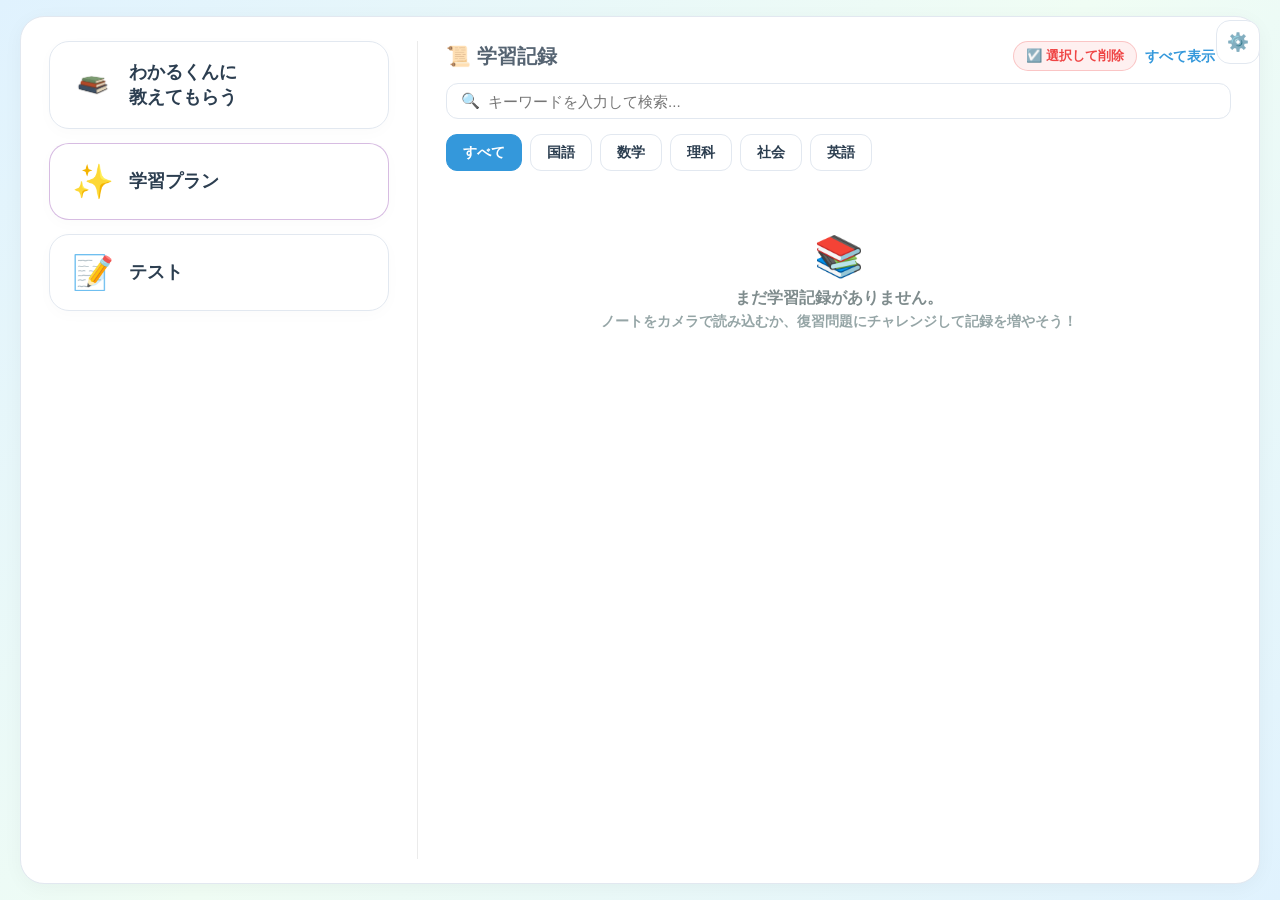
==== index.html @ 7f715772 "style: 学習プラン画面およびテスト画面（開始・テスト用紙）をワイド＆大画面デザインに拡大最適化" ====
<!DOCTYPE html>
<html lang="ja">
<head>
    <meta charset="UTF-8">
    <meta name="viewport" content="width=device-width, initial-scale=1.0, maximum-scale=1.0, user-scalable=no, viewport-fit=cover">
    <title>AI学習アシスタント</title>
    <link rel="stylesheet" href="style.css">
    <script src="https://cdn.jsdelivr.net/npm/marked/marked.min.js"></script>
    <!-- KaTeX (数式表示ライブラリ) -->
    <link rel="stylesheet" href="https://cdn.jsdelivr.net/npm/katex@0.16.9/dist/katex.min.css">
    <script defer src="https://cdn.jsdelivr.net/npm/katex@0.16.9/dist/katex.min.js"></script>
    <script defer src="https://cdn.jsdelivr.net/npm/katex@0.16.9/dist/contrib/auto-render.min.js"></script>
</head>
<body>

    <div class="background-blobs">
        <div class="blob blob-1"></div>
        <div class="blob blob-2"></div>
        <div class="blob blob-3"></div>
    </div>

    <div class="container">

        <div id="home-screen" class="screen active">
            <div class="glass-card">
                <div class="home-layout">
                    
                    <div class="left-panel">
                        <div class="quick-actions">
                            <button class="action-card" onclick="switchScreen('review')">
                                <img src="assets/book-image.png" alt="Book" class="action-image" onerror="this.style.display='none'; this.nextElementSibling.style.display='block';">
                                <span class="action-icon-styled" style="display:none;">📚</span>
                                <div class="action-text">
                                    <h3>わかるくんに<br>教えてもらう</h3>
                                </div>
                            </button>
                            
                            <button class="action-card accent-card" onclick="switchScreen('planner')">
                                <span class="action-icon-styled">✨</span>
                                <div class="action-text">
                                    <h3>学習プラン</h3>
                                </div>
                            </button>

                            <button class="action-card" onclick="switchScreen('test')">
                                <span class="action-icon-styled">📝</span>
                                <div class="action-text">
                                    <h3>テスト</h3>
                                </div>
                            </button>
                        </div>
                    </div>

                    <div class="right-panel">
                        <div style="display: flex; justify-content: space-between; align-items: center; margin-bottom: 12px; width: 100%; flex-wrap: wrap; gap: 8px;">
                            <h3 class="panel-subtitle" style="margin-bottom: 0;">📜 学習記録</h3>
                            <div style="display: flex; align-items: center; gap: 8px;">
                                <button class="select-mode-toggle-btn" id="home-select-toggle-btn" onclick="toggleHomeSelectionMode()">☑️ 選択して削除</button>
                                <a href="record/record.html" style="font-size: 0.88rem; color: var(--accent-blue); text-decoration: none; font-weight: 600; display: flex; align-items: center; gap: 4px; transition: color 0.2s;" onmouseover="this.style.color='var(--accent-purple)'" onmouseout="this.style.color='var(--accent-blue)'">すべて表示 ➔</a>
                            </div>
                        </div>

                        <!-- 選択削除用ツールバー（選択モード時のみ表示） -->
                        <div id="home-selection-toolbar" class="selection-toolbar hidden">
                            <div class="selection-toolbar-left">
                                <button class="toolbar-btn secondary" onclick="toggleSelectAllHomeHistory()">🔘 全選択 / 全解除</button>
                                <span class="selection-count-badge" id="home-selection-count">0件選択中</span>
                            </div>
                            <div class="selection-toolbar-right">
                                <button class="toolbar-btn danger" id="home-batch-delete-btn" onclick="deleteSelectedHomeHistory()" disabled>🗑️ 選択した記録を削除</button>
                                <button class="toolbar-btn close" onclick="toggleHomeSelectionMode(false)">✕ 完了</button>
                            </div>
                        </div>
                        
                        <div class="search-box-container">
                            <span class="search-icon">🔍</span>
                            <input type="text" id="search-input" placeholder="キーワードを入力して検索..." oninput="handleSearch()">
                        </div>
                        
                        <div class="subject-filter-container">
                            <button class="filter-btn active" onclick="filterHistory('すべて')">すべて</button>
                            <button class="filter-btn" onclick="filterHistory('国語')">国語</button>
                            <button class="filter-btn" onclick="filterHistory('数学')">数学</button>
                            <button class="filter-btn" onclick="filterHistory('理科')">理科</button>
                            <button class="filter-btn" onclick="filterHistory('社会')">社会</button>
                            <button class="filter-btn" onclick="filterHistory('英語')">英語</button>
                        </div>

                        <div id="empty-history-message" class="empty-message hidden" style="padding: 20px; text-align: center; color: #7f8c8d;">
                            <span style="font-size: 2.5rem; display: block; margin-bottom: 8px;">📚</span>
                            <p style="font-weight: 600; margin: 0;">まだ学習記録がありません。</p>
                            <p style="font-size: 0.85rem; color: #95a5a6; margin-top: 4px;">ノートをカメラで読み込むか、復習問題にチャレンジして記録を増やそう！</p>
                        </div>

                        <div id="history-list" class="history-list-container horizontal-scroll">
                            </div>
                    </div>

                </div>
            </div>
        </div>

        <div id="planner-screen" class="screen">
            <div class="glass-card" style="max-width: 1060px; margin: 0 auto; padding: 35px 40px;">
                <div class="planner-screen-header">
                    <h2 class="screen-title">✨ 今日の最適復習プラン（AI分析）</h2>
                    <div class="time-tabs">
                        <button class="time-tab active" onclick="switchPlanTime(5)">5分</button>
                        <button class="time-tab" onclick="switchPlanTime(10)">10分</button>
                        <button class="time-tab" onclick="switchPlanTime(30)">30分</button>
                    </div>
                </div>

                <div class="ai-stats-row">
                    <div class="stat-box">
                        <span class="stat-label">🚨 苦手度スコア</span>
                        <span class="stat-value text-red" id="weak-score">--/100</span>
                    </div>
                    <div class="stat-box">
                        <span class="stat-label">💡 理解度スコア</span>
                        <span class="stat-value text-blue" id="understand-score">--%</span>
                    </div>
                    <div class="stat-box">
                        <span class="stat-label">🎯 優先弱点単元</span>
                        <span class="stat-value text-small" id="priority-unit">学習記録が未登録</span>
                    </div>
                </div>

                <div class="plan-content-box big-box">
                    <div class="plan-details">
                        <p class="plan-summary" id="plan-text">【学習をはじめよう】「わかるくに教えてもらう」でノートを読み込むと、AIが復習プランを自動作成します！</p>
                        <span class="plan-balance" id="plan-balance-tag">⚖️ 記録待ち</span>
                    </div>
                    <button class="start-plan-btn" onclick="switchScreen('review')">このプランで復習スタート ➔</button>
                </div>

                <button class="back-button" onclick="switchScreen('home')" style="align-self: center;">🏠 戻る</button>
            </div>
        </div>

        <div id="review-screen" class="screen">
            <div class="glass-card" style="max-width: 680px; margin: 0 auto;">
                <h2 class="screen-title" style="margin-bottom: 6px;">📖 授業内容を復習する</h2>
                <p style="color: #546e7a; font-size: 0.95rem; margin-bottom: 20px; text-align: center;">ノートやプリントの写真を読み込んで、わかるくんと一緒に復習しよう！</p>
                
                <div class="upload-zone" id="upload-zone">
                    <img src="assets/book-image.png" alt="Book" class="upload-image" onerror="this.style.display='none'; this.nextElementSibling.style.display='block';">
                    <span style="display:none; font-size:4rem;">📚</span>
                    <p style="font-weight: 700; color: #2c3e50; margin-bottom: 2px;">写真の読み込み方法を選んでね</p>
                    
                    <!-- 選択肢ボタンエリア -->
                    <div class="photo-choice-actions">
                        <button class="choice-action-card camera-btn" onclick="triggerCameraInput()">
                            <span class="choice-icon">📸</span>
                            <div class="choice-text">
                                <strong>カメラで撮る</strong>
                                <small>その場で写真を撮影</small>
                            </div>
                        </button>
                        <button class="choice-action-card upload-btn" onclick="triggerFileInput()">
                            <span class="choice-icon">📁</span>
                            <div class="choice-text">
                                <strong>アップロード</strong>
                                <small>保存した写真から選ぶ</small>
                            </div>
                        </button>
                    </div>
                    
                    <p style="font-size: 0.8rem; color: #95a5a6; margin-top: 8px;">※パソコンの場合はここに写真をドラッグ＆ドロップでも読み込めます</p>
                    
                    <!-- 隠しファイル入力要素 -->
                    <input type="file" id="upload-input" accept="image/*" class="hidden" onchange="handleFileSelect(event)">
                    <input type="file" id="camera-input" accept="image/*" capture="environment" class="hidden" onchange="handleFileSelect(event)">
                </div>
                
                <div id="preview-area" class="hidden" style="display: flex; flex-direction: column; align-items: center; justify-content: center; width: 100%; max-width: 480px; margin-bottom: 20px;">
                    <p style="margin-bottom: 12px; font-weight: bold; font-size: 1.1rem; color: #2c3e50;">✨ 選択された写真</p>
                    <div style="position: relative; max-width: 100%; border-radius: 18px; overflow: hidden; box-shadow: 0 10px 25px rgba(0, 0, 0, 0.08); margin-bottom: 18px;">
                        <img id="image-preview" src="" alt="プレビュー" style="max-width: 100%; max-height: 320px; display: block; object-fit: contain; background: rgba(0,0,0,0.02);">
                    </div>
                    
                    <div style="display: flex; flex-direction: column; gap: 12px; width: 100%; align-items: center;">
                        <button class="start-plan-btn" style="width: 240px; background: linear-gradient(135deg, #3498db, #2980b9); box-shadow: 0 4px 12px rgba(52, 152, 219, 0.25); font-size: 1.05rem;" onclick="startReviewProcess()">🚀 復習を始める</button>
                        <button class="back-button" onclick="switchScreen('home')" style="width: 240px;">🏠 ホームへ戻る</button>
                    </div>

                    <div style="margin-top: 15px; display: flex; gap: 20px; font-size: 0.9rem;">
                        <span style="color: var(--accent-blue); cursor: pointer; text-decoration: underline; font-weight: 600;" onclick="triggerCameraInput()">📸 撮り直す</span>
                        <span style="color: var(--accent-blue); cursor: pointer; text-decoration: underline; font-weight: 600;" onclick="triggerFileInput()">📁 選び直す</span>
                        <span style="color: #e74c3c; cursor: pointer; text-decoration: underline; font-weight: 600;" onclick="clearFileSelect()">🗑️ 削除する</span>
                    </div>
                </div>

                <button class="back-button" id="review-back-button" onclick="switchScreen('home')">🏠 戻る</button>
            </div>
        </div>

        <div id="test-screen" class="screen">
            <div class="glass-card" style="max-width: 1060px; margin: 0 auto; text-align: center; padding: 40px;">
                <h2 class="screen-title" style="margin-bottom: 10px; font-size: 1.85rem;">📝 AI総合実力テスト（全20問）</h2>
                <p style="color: #64748b; font-size: 1.05rem; margin-bottom: 25px;">あなたの学習履歴や練習問題をAIが分析し、苦手重点＋得意確認のテストを作成します！</p>
                <div class="upload-zone" style="padding: 45px 35px; max-width: 860px; margin: 0 auto 25px auto; background: rgba(248, 250, 252, 0.85); border-radius: 28px; gap: 18px;">
                    <span style="font-size:4.5rem; display: block; margin-bottom: 8px;">🧠</span>
                    <h3 style="font-size: 1.35rem; font-weight: 800; color: #1e293b; margin-bottom: 6px;">苦手克服 70% ＋ 得意・定着確認 30%</h3>
                    <p style="color: #475569; font-size: 0.98rem; line-height: 1.7; max-width: 620px; margin: 0 auto 20px auto;">
                        これまでの学習ノートや練習問題で間違えた箇所をAIが重点的にピックアップ。得意な問題も織り交ぜて【全20問・各5点（100点満点）】の実力テストを自動生成します。
                    </p>
                    <button class="start-plan-btn" style="width: auto; padding: 15px 45px; font-size: 1.15rem;" onclick="startTest()">🚀 20問テストを開始する</button>
                </div>
                <button class="back-button" onclick="switchScreen('home')" style="margin-top: 10px; align-self: center;">🏠 ホームへ戻る</button>
            </div>
        </div>

        <!-- 📄 テスト用紙画面 -->
        <div id="test-paper-screen" class="screen">
            <div class="glass-card" style="justify-content: flex-start; padding: 30px;">
                <div class="test-paper">
                    <div class="test-paper-header">
                        <div>
                            <div class="test-title">📝 AI総合実力診断テスト（全20問）</div>
                            <div id="test-topic-subtitle" style="font-size: 0.88rem; color: #546e7a; margin-top: 4px; font-weight: 600;">出題構成：AIがこれまでの学習・練習問題履歴から分析して最適化</div>
                        </div>
                        <div class="test-meta">
                            <span class="meta-field">実施日: <span id="test-date"></span></span>
                            <span class="meta-field">氏名: <input type="text" placeholder="名前を入力" class="test-name-input" id="test-user-name"></span>
                            <div class="score-display hidden" id="test-score-display">
                                <span class="score-label">得点</span>
                                <span class="score-value" id="test-score-val">0</span>
                                <span class="score-total">/100</span>
                            </div>
                        </div>
                    </div>

                    <!-- 🎯 AI出題分析サマリーバナー -->
                    <div id="test-composition-banner" class="trash-notice-banner" style="margin-bottom: 20px; background: linear-gradient(135deg, #eff6ff, #fef2f2); border-color: #cbd5e1;">
                        <span id="test-composition-text">🧠 <strong>AI分析出題:</strong> 🚨 苦手克服 14問 ｜ ✨ 得意・基礎定着 6問 （全20問・各5点）</span>
                    </div>
                    
                    <div class="test-questions" id="test-questions-container">
                        <!-- 動的に20問のテスト問題が生成・表示されます -->
                    </div>

                    <!-- 🤖 わかるくんからの実力テスト講評・アドバイスエリア (採点後に表示) -->
                    <div id="test-wakaru-advice-box" class="hidden" style="margin-top: 25px; padding: 20px; border-radius: 16px; background: linear-gradient(135deg, rgba(235, 245, 255, 0.95), rgba(240, 235, 255, 0.95)); border: 2px solid var(--accent-purple); box-shadow: 0 4px 15px rgba(155, 89, 182, 0.15);">
                        <div style="display: flex; align-items: center; gap: 10px; margin-bottom: 10px;">
                            <span style="font-size: 1.8rem;">🤖</span>
                            <h3 style="font-size: 1.1rem; font-weight: 800; color: var(--accent-purple); margin: 0;">わかるくんからの実力テスト講評</h3>
                        </div>
                        <div id="test-wakaru-advice-text" style="font-size: 0.95rem; color: #2c3e50; line-height: 1.6;">
                            <!-- AIによるアドバイスが動的に生成されます -->
                        </div>
                    </div>

                    <!-- 📊 実力テスト統計データボックス (採点後に表示) -->
                    <div id="test-stats-box" class="hidden practice-stats-container"></div>

                    <!-- アクションエリア -->
                    <div class="test-actions" style="display: flex; gap: 15px; justify-content: space-between; align-items: center; margin-top: 25px; padding-top: 15px; border-top: 1px dashed rgba(0,0,0,0.15);">
                        <button class="back-button" id="test-abort-btn" onclick="switchScreen('test')" style="margin: 0;">🏠 中断して戻る</button>
                        <div style="display: flex; gap: 10px;">
                            <button class="start-plan-btn" id="grade-test-btn" onclick="gradeTest()" style="background: linear-gradient(135deg, #e74c3c, #c0392b); box-shadow: 0 4px 12px rgba(231, 76, 60, 0.25);">📝 採点する（全20問）</button>
                            <button class="start-plan-btn hidden" id="finish-test-btn" onclick="finishTestSessionAndSave()" style="background: linear-gradient(135deg, #2ecc71, #27ae60); box-shadow: 0 4px 12px rgba(46, 204, 113, 0.25);">🎯 結果を記録してホームへ戻る</button>
                        </div>
                    </div>
                </div>
            </div>
        </div>

        <!-- 🧠 AI解析中（ローディング）画面 -->
        <div id="loading-screen" class="screen">
            <div class="glass-card" style="gap: 20px;">
                <div class="loader-container">
                    <div class="pulse-ring"></div>
                    <span style="font-size: 2.5rem; animation: bounce 1.5s infinite;">🧠</span>
                </div>
                <h3 style="font-weight: 700; margin-top: 15px;">AIがノートを分析中...</h3>
                <p style="color: #7f8c8d; font-size: 0.9rem;">苦手なポイントや類題を自動で作成しています</p>
            </div>
        </div>

        <!-- ✨ AIのピンポイント解説画面 -->
        <div id="ai-response-screen" class="screen">
            <div class="glass-card teaching-card-container">
                <!-- ヘッダーエリア：タイトルと写真選び直しボタン -->
                <div class="teaching-header">
                    <h2 class="screen-title" style="margin-bottom: 0; font-size: 1.45rem;">✨ AIのピンポイント解説授業</h2>
                    <button class="back-button header-action-btn" onclick="switchScreen('review')">📷 写真を選び直す</button>
                </div>

                <!-- 📷 一番上：アップロードしたノート・資料表示エリア -->
                <div class="top-teaching-image-banner" id="ai-top-image-banner">
                    <div class="top-image-header">
                        <span class="top-image-title">📷 アップロードしたノート・資料</span>
                        <span class="top-image-hint">※ 写真をクリックで原寸大表示</span>
                    </div>
                    <div class="teaching-image-box top-image-box">
                        <img id="teaching-image-preview" src="" alt="ノートプレビュー" onclick="window.open(this.src)">
                    </div>
                </div>
                
                <!-- チャット欄（フルワイド） -->
                <div class="ai-chat-section">
                    <div style="display: flex; justify-content: space-between; align-items: center; flex-wrap: wrap; gap: 8px;">
                        <h4 style="font-size: 1.05rem; font-weight: 800; color: var(--accent-purple); display: flex; align-items: center; gap: 8px; margin: 0;">💬 AIの解説授業（対話モード）</h4>
                        <div id="ai-active-persona-tags" class="ai-persona-banner" style="margin: 0; width: auto;"></div>
                    </div>
                    
                    <div id="ai-chat-log" class="teaching-chat-log">
                        <div class="chat-message ai" style="display: flex; gap: 8px; align-self: flex-start;">
                            <span style="font-size: 1.3rem;">🤖</span>
                            <div class="markdown-body"><p>アップロードされたノートについて何でも聞いてね。わからない部分や解説してほしい所があれば質問してください。</p></div>
                        </div>
                    </div>

                    <!-- 添付ファイルプレビュー表示エリア（画像選択時に表示） -->
                    <div id="chat-attachment-preview-container" class="chat-attachment-preview-container hidden">
                        <div class="attachment-preview-badge">
                            <img id="chat-attachment-img-preview" src="" alt="添付画像">
                            <span id="chat-attachment-name" class="attachment-name">写真が添付されました</span>
                            <button type="button" class="attachment-remove-btn" onclick="clearChatAttachment()" title="添付を解除">✕</button>
                        </div>
                    </div>

                    <!-- 質問入力バー -->
                    <div class="chat-input-row">
                        <input type="file" id="chat-file-upload" accept="image/*" class="hidden" onchange="handleChatFileUpload(event)">
                        <button type="button" class="chat-attach-btn" onclick="document.getElementById('chat-file-upload').click()" title="写真・画像を添付する">➕</button>
                        <input type="text" id="chat-question-input" placeholder="質問を入力してください...（例：この問題の解き方を教えて）" onkeypress="handleChatKeyPress(event)">
                        <button class="glass-button chat-send-btn" onclick="sendChatQuestion()">送信</button>
                    </div>

                    <!-- 次のアクション選択肢ボタン（練習問題・ホームへ戻る） -->
                    <div class="teaching-action-buttons">
                        <button class="start-plan-btn practice-action-btn" onclick="goToPracticeQuestions()">🎯 練習問題に挑戦する（5問）</button>
                        <button class="start-plan-btn save-action-btn" onclick="saveWakaruSessionAndReturnHome()">💾 授業を完了してホームへ保存</button>
                    </div>
                </div>
            </div>
        </div>

        <!-- 🎯 ピンポイント練習問題用紙画面 -->
        <div id="practice-paper-screen" class="screen">
            <div class="glass-card" style="justify-content: flex-start; padding: 30px;">
                <div class="test-paper">
                    <div class="test-paper-header">
                        <div>
                            <div class="test-title">🎯 ピンポイント練習問題（全5問）</div>
                            <div id="practice-topic-subtitle" style="font-size: 0.9rem; color: #546e7a; margin-top: 4px; font-family: sans-serif; font-weight: 600;">出題元：学習したノート・解説内容より</div>
                        </div>
                        <div class="test-meta">
                            <span class="meta-field">実施日: <span id="practice-date"></span></span>
                            <span class="meta-field">氏名: <input type="text" placeholder="名前を入力" class="test-name-input" id="practice-user-name"></span>
                            <div class="score-display hidden" id="practice-score-display">
                                <span class="score-label">得点</span>
                                <span class="score-value" id="practice-score-val">0</span>
                                <span class="score-total">/100</span>
                            </div>
                        </div>
                    </div>

                    <!-- 📷 出題元のノート（一番上に表示） -->
                    <div id="practice-note-preview-box" class="practice-top-note-box hidden">
                        <div class="practice-note-header">
                            <span style="font-weight: 700; color: #1e293b;">📷 アップロードしたノート（このノートから出題）</span>
                            <span style="font-size: 0.8rem; color: #64748b;">※ クリックで原寸大表示</span>
                        </div>
                        <div class="practice-note-img-wrap">
                            <img id="practice-note-img" src="" alt="ノート写真" onclick="window.open(this.src)">
                        </div>
                    </div>
                    
                    <div class="test-questions" id="practice-questions-container">
                        <!-- 動的に5問生成・挿入されます -->
                    </div>

                    <!-- 🤖 わかるくんからのアドバイスエリア (採点後に表示) -->
                    <div id="wakaru-advice-box" class="hidden" style="margin-top: 25px; padding: 20px; border-radius: 16px; background: linear-gradient(135deg, rgba(235, 245, 255, 0.95), rgba(240, 235, 255, 0.95)); border: 2px solid var(--accent-purple); box-shadow: 0 4px 15px rgba(155, 89, 182, 0.15);">
                        <div style="display: flex; align-items: center; gap: 10px; margin-bottom: 10px;">
                            <span style="font-size: 1.8rem;">🤖</span>
                            <h3 style="font-size: 1.1rem; font-weight: 800; color: var(--accent-purple); margin: 0;">わかるくんからのアドバイス</h3>
                        </div>
                        <div id="wakaru-advice-text" style="font-size: 0.95rem; color: #2c3e50; line-height: 1.6; font-family: sans-serif;">
                            <!-- AIによるアドバイスが動的に生成されます -->
                        </div>
                    </div>

                    <!-- 📊 これまでの学習統計＆成長アナリティクス (採点後に表示) -->
                    <div id="practice-stats-box" class="hidden practice-stats-container"></div>

                    <!-- アクションエリア -->
                    <div class="test-actions" style="display: flex; gap: 15px; justify-content: space-between; align-items: center; margin-top: 25px; padding-top: 15px; border-top: 1px dashed rgba(0,0,0,0.15);">
                        <button class="back-button" onclick="switchScreen('ai-response')" style="margin: 0; background: rgba(230, 230, 230, 0.8);">↩️ 解説授業に戻る</button>
                        <div style="display: flex; gap: 10px;">
                            <button class="start-plan-btn" id="grade-practice-btn" onclick="gradePracticeTest()" style="background: linear-gradient(135deg, #e74c3c, #c0392b); box-shadow: 0 4px 12px rgba(231, 76, 60, 0.25);">📝 採点する</button>
                            <button class="start-plan-btn hidden" id="finish-practice-btn" onclick="saveWakaruSessionAndReturnHome()" style="background: linear-gradient(135deg, #2ecc71, #27ae60); box-shadow: 0 4px 12px rgba(46, 204, 113, 0.25);">🎯 授業と練習結果を保存してホームへ</button>
                        </div>
                    </div>
                </div>
            </div>
        </div>

        <!-- 📜 過去の学習履歴・対話詳細画面 -->
        <div id="history-chat-screen" class="screen">
            <div class="glass-card teaching-card-container">
                <div class="teaching-header">
                    <h2 class="screen-title" id="history-chat-title" style="margin-bottom: 0; font-size: 1.35rem;">✨ 過去の解説授業（履歴）</h2>
                    <div style="display: flex; gap: 8px; align-items: center;">
                        <button class="back-button header-action-btn" onclick="deleteCurrentActiveHistoryItem()" title="この記録を削除" style="color: #e74c3c; border-color: rgba(231, 76, 60, 0.35); background: rgba(254, 242, 242, 0.9);">🗑️ この記録を削除</button>
                        <button class="back-button header-action-btn" onclick="switchScreen('home')">🏠 ホームへ戻る</button>
                    </div>
                </div>
                
                <!-- 📷 一番上：学習時のノート資料表示エリア -->
                <div class="top-teaching-image-banner" id="history-top-image-banner">
                    <div class="top-image-header">
                        <span class="top-image-title">📷 学習時のノート資料</span>
                        <span id="history-chat-date" style="font-size: 0.82rem; color: #64748b; font-weight: 600;"></span>
                    </div>
                    <div id="history-image-container" class="teaching-image-box top-image-box">
                        <img id="history-chat-image" src="" alt="ノートプレビュー" onclick="window.open(this.src)">
                        <div id="history-chat-placeholder" class="hidden" style="font-size: 3rem; text-align: center;">📊</div>
                    </div>
                </div>

                <!-- 会話履歴エリア（フルワイド） -->
                <div class="ai-chat-section">
                    <div style="display: flex; justify-content: space-between; align-items: center; flex-wrap: wrap; gap: 8px;">
                        <h4 style="font-size: 1.05rem; font-weight: 700; color: var(--accent-purple); display: flex; align-items: center; gap: 8px; margin: 0;">💬 授業中の会話ログ</h4>
                        <div id="history-active-persona-tags" class="ai-persona-banner" style="margin: 0; width: auto;"></div>
                    </div>
                    <div id="history-chat-log" class="teaching-chat-log">
                        <!-- チャット履歴が動的に表示されます -->
                    </div>
                    <!-- 添付ファイルプレビュー表示エリア（画像選択時に表示） -->
                    <div id="history-attachment-preview-container" class="chat-attachment-preview-container hidden">
                        <div class="attachment-preview-badge">
                            <img id="history-attachment-img-preview" src="" alt="添付画像">
                            <span id="history-attachment-name" class="attachment-name">写真が添付されました</span>
                            <button type="button" class="attachment-remove-btn" onclick="clearHistoryAttachment()" title="添付を解除">✕</button>
                        </div>
                    </div>

                    <div class="chat-input-row">
                        <input type="file" id="history-file-upload" accept="image/*" class="hidden" onchange="handleHistoryFileUpload(event)">
                        <button type="button" class="chat-attach-btn" onclick="document.getElementById('history-file-upload').click()" title="写真・画像を添付する">➕</button>
                        <input type="text" id="history-chat-input" placeholder="この会話の続きや写真について質問する..." onkeypress="handleHistoryChatKeyPress(event)">
                        <button class="glass-button chat-send-btn" onclick="sendHistoryChatQuestion()">送信</button>
                    </div>
                </div>
            </div>
        </div>

        <!-- ⚙️ 設定画面 -->
        <div id="settings-screen" class="screen">
            <div class="glass-card" style="position: relative; justify-content: flex-start; align-items: stretch; padding: 35px 30px;">
                <!-- 左上の戻るボタン -->
                <button class="back-button settings-back-btn" onclick="switchScreen('home')" style="position: absolute; top: 25px; left: 25px;">⬅ 戻る</button>
                
                <!-- 設定コンテンツ -->
                <div class="settings-container" style="margin-top: 45px; width: 100%; max-width: 780px; margin-left: auto; margin-right: auto; display: flex; flex-direction: column; gap: 25px; text-align: left; box-sizing: border-box;">
                    <h2 class="screen-title" style="margin-bottom: 5px; font-weight: 800; display: flex; align-items: center; gap: 10px;">⚙️ アシスタント設定</h2>
                    <p style="color: #7f8c8d; font-size: 0.9rem; margin-bottom: 15px;">学習をより楽しく、あなたに合わせるためのカスタマイズを行います。</p>
                    
                    <!-- セクション：Gemini API設定 -->
                    <div class="settings-section" style="background: rgba(255, 255, 255, 0.6); border: 2px solid var(--accent-purple); border-radius: 20px; padding: 25px; display: flex; flex-direction: column; gap: 15px; box-shadow: 0 4px 15px rgba(155, 89, 182, 0.1);">
                        <label for="gemini-api-key" style="font-size: 1.15rem; font-weight: 700; color: var(--text-color); display: flex; align-items: center; gap: 8px;">
                            🔑 Gemini API設定
                        </label>
                        <p style="color: #546e7a; font-size: 0.88rem; line-height: 1.5; margin: 0;">
                            本物のAI（Google Gemini）を使って、あなたのノートの写真を分析したり、リアルタイムでチャット解説を受けることができます。APIキーはブラウザに安全に保存されます。
                        </p>
                        <div style="display: flex; flex-direction: column; gap: 8px; width: 100%;">
                            <div style="display: flex; gap: 8px; width: 100%;">
                                <input type="password" id="gemini-api-key" placeholder="AIzaSy..." style="flex: 1; padding: 12px 16px; border-radius: 14px; border: 1px solid var(--glass-border); font-size: 0.95rem; outline: none; background: rgba(255,255,255,0.85);">
                                <button type="button" onclick="const k=document.getElementById('gemini-api-key'); k.type = k.type==='password'?'text':'password'; this.textContent = k.type==='password'?'👁️':'🔒';" class="back-button" style="padding: 10px 14px; font-size: 1rem; border-radius: 12px;" title="表示/非表示">👁️</button>
                            </div>
                            <span style="font-size: 0.8rem; color: #7f8c8d;">※ APIキーはGoogle AI Studio等で無料で取得できます。入力しない場合は、従来のダミー機能（モック）で動作します。</span>
                        </div>
                        <div style="display: flex; gap: 10px; align-items: center; width: 100%; flex-wrap: wrap;">
                            <label for="gemini-model-select" style="font-size: 0.9rem; font-weight: 600; color: #546e7a; white-space: nowrap;">使用モデル:</label>
                            <select id="gemini-model-select" style="padding: 8px 12px; border-radius: 10px; border: 1px solid var(--glass-border); font-size: 0.9rem; outline: none; background: white; flex: 1; min-width: 200px;">
                                <option value="gemini-2.5-flash" selected>Gemini 2.5 Flash (推奨・高精度)</option>
                                <option value="gemini-2.5-flash-lite">Gemini 2.5 Flash Lite (軽量・高速)</option>
                                <option value="gemini-3.5-flash">Gemini 3.5 Flash (最新・バランス)</option>
                                <option value="gemini-3.5-flash-lite">Gemini 3.5 Flash Lite (大容量枠 500回/日)</option>
                                <option value="gemini-3.7-flash">Gemini 3.7 Flash (最高精度)</option>
                                <option value="gemini-3-flash">Gemini 3 Flash</option>
                                <option value="gemini-3.1-flash-lite">Gemini 3.1 Flash Lite</option>
                            </select>
                            <button type="button" id="test-api-btn" onclick="testGeminiAPIConnection()" class="glass-button" style="padding: 8px 16px; font-size: 0.85rem; background: linear-gradient(135deg, #9b59b6, #8e44ad); color: white; border: none; white-space: nowrap;">⚡ 接続テストを実行</button>
                        </div>
                        <div id="api-test-result" style="display: none; width: 100%; margin-top: 4px;"></div>
                    </div>

                    <!-- セクション：データのリセット -->
                    <div class="settings-section" style="background: rgba(231, 76, 60, 0.08); border: 2px dashed #e74c3c; border-radius: 20px; padding: 20px; display: flex; flex-direction: column; gap: 12px;">
                        <label style="font-size: 1.05rem; font-weight: 700; color: #c0392b; display: flex; align-items: center; gap: 8px;">
                            🗑️ 学習データの完全初期化（リセット）
                        </label>
                        <p style="color: #546e7a; font-size: 0.85rem; margin: 0;">保存されているすべての学習記録・履歴データを完全に削除して一新します。</p>
                        <button class="start-plan-btn" onclick="confirmResetAllData()" style="background: linear-gradient(135deg, #e74c3c, #c0392b); width: fit-content; padding: 10px 20px;">全学習記録を消去して初期化</button>
                    </div>

                    <!-- セクション 1：デザインの好み（派手か静かか） -->
                    <div class="settings-section" style="background: rgba(255, 255, 255, 0.5); border: 1px solid var(--glass-border); border-radius: 20px; padding: 20px; display: flex; flex-direction: column; gap: 12px; box-shadow: 0 4px 15px rgba(0,0,0,0.01);">
                        <label for="design-preference-slider" style="font-size: 1.05rem; font-weight: 700; color: var(--text-color); display: flex; align-items: center; gap: 8px;">
                            1. 🎨 好みのデザインや雰囲気
                        </label>
                        <p style="color: #546e7a; font-size: 0.85rem; line-height: 1.4; margin: 0;">落ち着いたシックなデザインか、華やかでカラフルなデザインかを選択します。</p>
                        <div class="slider-wrapper" style="width: 100%;">
                            <input type="range" id="design-preference-slider" min="1" max="100" value="50" class="premium-slider" style="width: 100%;">
                            <div class="slider-labels" style="display: flex; justify-content: space-between; margin-top: 6px; font-size: 0.85rem; font-weight: 600; color: #546e7a;">
                                <span>静か・シンプル</span>
                                <span>派手・カラフル</span>
                            </div>
                        </div>
                    </div>

                    <!-- セクション 2：興味の対象 -->
                    <div class="settings-section" style="background: rgba(255, 255, 255, 0.5); border: 1px solid var(--glass-border); border-radius: 20px; padding: 20px; display: flex; flex-direction: column; gap: 12px; box-shadow: 0 4px 15px rgba(0,0,0,0.01);">
                        <label for="activity-preference-slider" style="font-size: 1.05rem; font-weight: 700; color: var(--text-color); display: flex; align-items: center; gap: 8px;">
                            2. ⛺ 興味のあるジャンル
                        </label>
                        <p style="color: #546e7a; font-size: 0.85rem; line-height: 1.4; margin: 0;">日常会話や例え話に使う趣味（インドア：読書/ゲーム ↔ アウトドア：スポーツ/旅行）。</p>
                        <div class="slider-wrapper" style="width: 100%;">
                            <input type="range" id="activity-preference-slider" min="1" max="100" value="50" class="premium-slider" style="width: 100%;">
                            <div class="slider-labels" style="display: flex; justify-content: space-between; margin-top: 6px; font-size: 0.85rem; font-weight: 600; color: #546e7a;">
                                <span>インドア派</span>
                                <span>アウトドア派</span>
                            </div>
                        </div>
                    </div>

                    <!-- セクション 3：モチベーションタイプ -->
                    <div class="settings-section" style="background: rgba(255, 255, 255, 0.5); border: 1px solid var(--glass-border); border-radius: 20px; padding: 20px; display: flex; flex-direction: column; gap: 12px; box-shadow: 0 4px 15px rgba(0,0,0,0.01);">
                        <label for="motivation-preference-slider" style="font-size: 1.05rem; font-weight: 700; color: var(--text-color); display: flex; align-items: center; gap: 8px;">
                            3. 🔥 モチベーションが高まるスタイル
                        </label>
                        <p style="color: #546e7a; font-size: 0.85rem; line-height: 1.4; margin: 0;">自分のペースで進めるか、ゲーム感覚やスコア獲得で燃えるかを選択します。</p>
                        <div class="slider-wrapper" style="width: 100%;">
                            <input type="range" id="motivation-preference-slider" min="1" max="100" value="50" class="premium-slider" style="width: 100%;">
                            <div class="slider-labels" style="display: flex; justify-content: space-between; margin-top: 6px; font-size: 0.85rem; font-weight: 600; color: #546e7a;">
                                <span>マイペース型</span>
                                <span>競争・ゲーム型</span>
                            </div>
                        </div>
                    </div>

                    <!-- セクション 4：学習のアプローチ -->
                    <div class="settings-section" style="background: rgba(255, 255, 255, 0.5); border: 1px solid var(--glass-border); border-radius: 20px; padding: 20px; display: flex; flex-direction: column; gap: 12px; box-shadow: 0 4px 15px rgba(0,0,0,0.01);">
                        <label for="learning-style-slider" style="font-size: 1.05rem; font-weight: 700; color: var(--text-color); display: flex; align-items: center; gap: 8px;">
                            4. 🧠 新しいことを学ぶときのアプローチ
                        </label>
                        <p style="color: #546e7a; font-size: 0.85rem; line-height: 1.4; margin: 0;">理論や仕組みをじっくり納得するまで聴くか、まず問題を解いてみるか。</p>
                        <div class="slider-wrapper" style="width: 100%;">
                            <input type="range" id="learning-style-slider" min="1" max="100" value="50" class="premium-slider" style="width: 100%;">
                            <div class="slider-labels" style="display: flex; justify-content: space-between; margin-top: 6px; font-size: 0.85rem; font-weight: 600; color: #546e7a;">
                                <span>じっくり理解型</span>
                                <span>まずやってみる型</span>
                            </div>
                        </div>
                    </div>

                    <!-- セクション 5：AIの口調・トーン -->
                    <div class="settings-section" style="background: rgba(255, 255, 255, 0.5); border: 1px solid var(--glass-border); border-radius: 20px; padding: 20px; display: flex; flex-direction: column; gap: 12px; box-shadow: 0 4px 15px rgba(0,0,0,0.01);">
                        <label for="tone-preference-slider" style="font-size: 1.05rem; font-weight: 700; color: var(--text-color); display: flex; align-items: center; gap: 8px;">
                            5. 🗣️ AIの話し方・口調
                        </label>
                        <p style="color: #546e7a; font-size: 0.85rem; line-height: 1.4; margin: 0;">礼儀正しい丁寧な敬語か、親しみやすいフレンドリーなタメ口か。</p>
                        <div class="slider-wrapper" style="width: 100%;">
                            <input type="range" id="tone-preference-slider" min="1" max="100" value="50" class="premium-slider" style="width: 100%;">
                            <div class="slider-labels" style="display: flex; justify-content: space-between; margin-top: 6px; font-size: 0.85rem; font-weight: 600; color: #546e7a;">
                                <span>超丁寧・敬語</span>
                                <span>フレンドリー・タメ口</span>
                            </div>
                        </div>
                    </div>

                    <!-- セクション 6：褒め方の強さ -->
                    <div class="settings-section" style="background: rgba(255, 255, 255, 0.5); border: 1px solid var(--glass-border); border-radius: 20px; padding: 20px; display: flex; flex-direction: column; gap: 12px; box-shadow: 0 4px 15px rgba(0,0,0,0.01);">
                        <label for="praise-preference-slider" style="font-size: 1.05rem; font-weight: 700; color: var(--text-color); display: flex; align-items: center; gap: 8px;">
                            6. 👏 褒め方の強さ・テンション
                        </label>
                        <p style="color: #546e7a; font-size: 0.85rem; line-height: 1.4; margin: 0;">正解や頑張りを静かに認めるか、ハイテンションで「天才！大正解！」と褒めちぎるか。</p>
                        <div class="slider-wrapper" style="width: 100%;">
                            <input type="range" id="praise-preference-slider" min="1" max="100" value="50" class="premium-slider" style="width: 100%;">
                            <div class="slider-labels" style="display: flex; justify-content: space-between; margin-top: 6px; font-size: 0.85rem; font-weight: 600; color: #546e7a;">
                                <span>優しく穏やか</span>
                                <span>ハイテンション大絶賛</span>
                            </div>
                        </div>
                    </div>

                    <!-- セクション 7：解説のボリューム（短く簡潔 ⇔ 長くじっくり） -->
                    <div class="settings-section" style="background: rgba(255, 255, 255, 0.5); border: 1px solid var(--glass-border); border-radius: 20px; padding: 20px; display: flex; flex-direction: column; gap: 12px; box-shadow: 0 4px 15px rgba(0,0,0,0.01);">
                        <label for="length-preference-slider" style="font-size: 1.05rem; font-weight: 700; color: var(--text-color); display: flex; align-items: center; gap: 8px;">
                            7. 📏 解説のボリューム（短く簡潔 ⇔ 長くじっくり）
                        </label>
                        <p style="color: #546e7a; font-size: 0.85rem; line-height: 1.4; margin: 0;">要点だけを短く簡潔にまとめるか、背景や考え方のコツを含めて長くじっくり深掘り解説するか。</p>
                        <div class="slider-wrapper" style="width: 100%;">
                            <input type="range" id="length-preference-slider" min="1" max="100" value="50" class="premium-slider" style="width: 100%;">
                            <div class="slider-labels" style="display: flex; justify-content: space-between; margin-top: 6px; font-size: 0.85rem; font-weight: 600; color: #546e7a;">
                                <span>⚡ 短く簡潔</span>
                                <span>📖 長くじっくり</span>
                            </div>
                        </div>
                    </div>

                    <!-- セクション 8：例え話の多さ -->
                    <div class="settings-section" style="background: rgba(255, 255, 255, 0.5); border: 1px solid var(--glass-border); border-radius: 20px; padding: 20px; display: flex; flex-direction: column; gap: 12px; box-shadow: 0 4px 15px rgba(0,0,0,0.01);">
                        <label for="analogy-preference-slider" style="font-size: 1.05rem; font-weight: 700; color: var(--text-color); display: flex; align-items: center; gap: 8px;">
                            8. 💡 例え話・具体例の多さ
                        </label>
                        <p style="color: #546e7a; font-size: 0.85rem; line-height: 1.4; margin: 0;">教科書通りの正確な説明か、身の回りの例え話やたとえ表現をたくさん入れるか。</p>
                        <div class="slider-wrapper" style="width: 100%;">
                            <input type="range" id="analogy-preference-slider" min="1" max="100" value="50" class="premium-slider" style="width: 100%;">
                            <div class="slider-labels" style="display: flex; justify-content: space-between; margin-top: 6px; font-size: 0.85rem; font-weight: 600; color: #546e7a;">
                                <span>厳密・教科書的</span>
                                <span>例え話・具体例多め</span>
                            </div>
                        </div>
                    </div>

                    <!-- セクション 9：アドバイスの難易度レベル -->
                    <div class="settings-section" style="background: rgba(255, 255, 255, 0.5); border: 1px solid var(--glass-border); border-radius: 20px; padding: 20px; display: flex; flex-direction: column; gap: 12px; box-shadow: 0 4px 15px rgba(0,0,0,0.01);">
                        <label for="difficulty-preference-slider" style="font-size: 1.05rem; font-weight: 700; color: var(--text-color); display: flex; align-items: center; gap: 8px;">
                            9. ⚙️ アドバイス・発展難易度
                        </label>
                        <p style="color: #546e7a; font-size: 0.85rem; line-height: 1.4; margin: 0;">基礎の確認に集中するか、応用・発展問題や深い裏知識まで踏み込むか。</p>
                        <div class="slider-wrapper" style="width: 100%;">
                            <input type="range" id="difficulty-preference-slider" min="1" max="100" value="50" class="premium-slider" style="width: 100%;">
                            <div class="slider-labels" style="display: flex; justify-content: space-between; margin-top: 6px; font-size: 0.85rem; font-weight: 600; color: #546e7a;">
                                <span>基礎重視・優しめ</span>
                                <span>応用・発展チャレンジ</span>
                            </div>
                        </div>
                    </div>

                    <!-- セクション 10：AIのキャラクター性 -->
                    <div class="settings-section" style="background: rgba(255, 255, 255, 0.5); border: 1px solid var(--glass-border); border-radius: 20px; padding: 20px; display: flex; flex-direction: column; gap: 12px; box-shadow: 0 4px 15px rgba(0,0,0,0.01);">
                        <label for="character-preference-slider" style="font-size: 1.05rem; font-weight: 700; color: var(--text-color); display: flex; align-items: center; gap: 8px;">
                            10. 🤖 わかるくんのキャラクター性
                        </label>
                        <p style="color: #546e7a; font-size: 0.85rem; line-height: 1.4; margin: 0;">しっかり指導してくれる頼れる先生役か、隣で一緒に悩んで学ぶ友達・相棒役か。</p>
                        <div class="slider-wrapper" style="width: 100%;">
                            <input type="range" id="character-preference-slider" min="1" max="100" value="50" class="premium-slider" style="width: 100%;">
                            <div class="slider-labels" style="display: flex; justify-content: space-between; margin-top: 6px; font-size: 0.85rem; font-weight: 600; color: #546e7a;">
                                <span>頼れる先生風</span>
                                <span>一緒に頑張る友達風</span>
                            </div>
                        </div>
                    </div>

                    <!-- セクション 11：問いかけの頻度 -->
                    <div class="settings-section" style="background: rgba(255, 255, 255, 0.5); border: 1px solid var(--glass-border); border-radius: 20px; padding: 20px; display: flex; flex-direction: column; gap: 12px; box-shadow: 0 4px 15px rgba(0,0,0,0.01);">
                        <label for="interaction-preference-slider" style="font-size: 1.05rem; font-weight: 700; color: var(--text-color); display: flex; align-items: center; gap: 8px;">
                            11. 💬 問いかけ・対話の積極性
                        </label>
                        <p style="color: #546e7a; font-size: 0.85rem; line-height: 1.4; margin: 0;">AIから一方的に解説するスタイルか、「どう思う？」とクイズや質問を投げかけるか。</p>
                        <div class="slider-wrapper" style="width: 100%;">
                            <input type="range" id="interaction-preference-slider" min="1" max="100" value="50" class="premium-slider" style="width: 100%;">
                            <div class="slider-labels" style="display: flex; justify-content: space-between; margin-top: 6px; font-size: 0.85rem; font-weight: 600; color: #546e7a;">
                                <span>静かに解説</span>
                                <span>質問・クイズ多め</span>
                            </div>
                        </div>
                    </div>

                    <!-- セクション 12：アドバイスの厳しさ -->
                    <div class="settings-section" style="background: rgba(255, 255, 255, 0.5); border: 1px solid var(--glass-border); border-radius: 20px; padding: 20px; display: flex; flex-direction: column; gap: 12px; box-shadow: 0 4px 15px rgba(0,0,0,0.01);">
                        <label for="strictness-preference-slider" style="font-size: 1.05rem; font-weight: 700; color: var(--text-color); display: flex; align-items: center; gap: 8px;">
                            12. ⚡ 指導・アドバイスの厳しさ
                        </label>
                        <p style="color: #546e7a; font-size: 0.85rem; line-height: 1.4; margin: 0;">間違いを全肯定して包み込む甘口か、弱点をズバッと指摘して発破をかける熱血スパルタか。</p>
                        <div class="slider-wrapper" style="width: 100%;">
                            <input type="range" id="strictness-preference-slider" min="1" max="100" value="50" class="premium-slider" style="width: 100%;">
                            <div class="slider-labels" style="display: flex; justify-content: space-between; margin-top: 6px; font-size: 0.85rem; font-weight: 600; color: #546e7a;">
                                <span>励まし・甘口</span>
                                <span>的確指摘・スパルタ</span>
                            </div>
                        </div>
                    </div>

                    <!-- セクション 13：ヒントの出し方 -->
                    <div class="settings-section" style="background: rgba(255, 255, 255, 0.5); border: 1px solid var(--glass-border); border-radius: 20px; padding: 20px; display: flex; flex-direction: column; gap: 12px; box-shadow: 0 4px 15px rgba(0,0,0,0.01);">
                        <label for="hint-preference-slider" style="font-size: 1.05rem; font-weight: 700; color: var(--text-color); display: flex; align-items: center; gap: 8px;">
                            13. 🧩 思考のヒントの出し方
                        </label>
                        <p style="color: #546e7a; font-size: 0.85rem; line-height: 1.4; margin: 0;">正解や解法をすぐ提示するか、ヒントを与えて自分で考えさせるか。</p>
                        <div class="slider-wrapper" style="width: 100%;">
                            <input type="range" id="hint-preference-slider" min="1" max="100" value="50" class="premium-slider" style="width: 100%;">
                            <div class="slider-labels" style="display: flex; justify-content: space-between; margin-top: 6px; font-size: 0.85rem; font-weight: 600; color: #546e7a;">
                                <span>答えを直球提示</span>
                                <span>段階的なヒント出し</span>
                            </div>
                        </div>
                    </div>

                    <!-- セクション 14：学習ペース配分 -->
                    <div class="settings-section" style="background: rgba(255, 255, 255, 0.5); border: 1px solid var(--glass-border); border-radius: 20px; padding: 20px; display: flex; flex-direction: column; gap: 12px; box-shadow: 0 4px 15px rgba(0,0,0,0.01);">
                        <label for="pace-preference-slider" style="font-size: 1.05rem; font-weight: 700; color: var(--text-color); display: flex; align-items: center; gap: 8px;">
                            14. ⏱️ テンポ・学習スピード感
                        </label>
                        <p style="color: #546e7a; font-size: 0.85rem; line-height: 1.4; margin: 0;">のんびり着実に一歩ずつ確認するか、サクサク高速スピードでどんどん進むか。</p>
                        <div class="slider-wrapper" style="width: 100%;">
                            <input type="range" id="pace-preference-slider" min="1" max="100" value="50" class="premium-slider" style="width: 100%;">
                            <div class="slider-labels" style="display: flex; justify-content: space-between; margin-top: 6px; font-size: 0.85rem; font-weight: 600; color: #546e7a;">
                                <span>のんびりコツコツ</span>
                                <span>テキパキハイスピード</span>
                            </div>
                        </div>
                    </div>

                    <!-- セクション 15：キャラクターの熱量・エネルギッシュ度 -->
                    <div class="settings-section" style="background: rgba(255, 255, 255, 0.5); border: 1px solid var(--glass-border); border-radius: 20px; padding: 20px; display: flex; flex-direction: column; gap: 12px; box-shadow: 0 4px 15px rgba(0,0,0,0.01);">
                        <label for="energy-preference-slider" style="font-size: 1.05rem; font-weight: 700; color: var(--text-color); display: flex; align-items: center; gap: 8px;">
                            15. 🌟 わかるくんの熱量・エネルギー
                        </label>
                        <p style="color: #546e7a; font-size: 0.85rem; line-height: 1.4; margin: 0;">クールで落ち着いた知性派タイプか、パッション溢れる熱血エネルギッシュタイプか。</p>
                        <div class="slider-wrapper" style="width: 100%;">
                            <input type="range" id="energy-preference-slider" min="1" max="100" value="50" class="premium-slider" style="width: 100%;">
                            <div class="slider-labels" style="display: flex; justify-content: space-between; margin-top: 6px; font-size: 0.85rem; font-weight: 600; color: #546e7a;">
                                <span>クール・落ち着き</span>
                                <span>熱血エネルギッシュ</span>
                            </div>
                        </div>
                    </div>

                    <!-- セクション：その他の好みや興味、得意なもの -->
                    <div class="settings-section" style="background: rgba(255, 255, 255, 0.5); border: 1px solid var(--glass-border); border-radius: 20px; padding: 20px; display: flex; flex-direction: column; gap: 12px; box-shadow: 0 4px 15px rgba(0,0,0,0.01);">
                        <label for="other-preferences" style="font-size: 1.05rem; font-weight: 700; color: var(--text-color); display: flex; align-items: center; gap: 8px;">
                            📝 ここに他の自分の好きなものや興味、得意なものを書いてください
                        </label>
                        <textarea id="other-preferences" placeholder="例：歴史小説を読むのが好き、プログラミングが得意、サッカーチームに所属している、科学館によく行く、など自由に記入してください" style="width: 100%; min-height: 100px; padding: 12px; border-radius: 14px; border: 1px solid var(--glass-border); outline: none; background: rgba(255,255,255,0.7); font-size: 0.9rem; color: var(--text-color); line-height: 1.5; resize: vertical; box-sizing: border-box;"></textarea>
                    </div>

                    <!-- 保存アクション -->
                    <div class="settings-save-actions" style="display: flex; gap: 15px; align-self: flex-end; width: 100%; justify-content: flex-end; margin-top: 10px; flex-wrap: wrap;">
                        <span id="settings-save-status" style="align-self: center; font-size: 0.85rem; color: #2ecc71; font-weight: bold; opacity: 0; transition: opacity 0.3s; pointer-events: none;">✅ 設定を保存しました</span>
                        <button class="start-plan-btn" onclick="saveSettings()" style="background: linear-gradient(135deg, #3498db, #2980b9); box-shadow: 0 4px 12px rgba(52, 152, 219, 0.25); margin: 0; padding: 12px 30px;">設定を保存する</button>
                    </div>
                </div>
            </div>
        </div>

    </div>

    <!-- 📷 リアルタイムカメラ撮影モーダル -->
    <div id="camera-modal" class="modal-overlay hidden" onclick="stopAndCloseCamera()">
        <div class="modal-content camera-modal-content" onclick="event.stopPropagation()">
            <div class="camera-modal-header" style="display: flex; justify-content: space-between; align-items: center; width: 100%; margin-bottom: 12px;">
                <h3 style="margin: 0; font-size: 1.15rem; font-weight: 700; color: #2c3e50; display: flex; align-items: center; gap: 8px;">📸 ノートを撮影</h3>
                <button class="modal-close-btn" onclick="stopAndCloseCamera()" title="閉じる">✕</button>
            </div>
            <div class="camera-viewfinder">
                <video id="camera-video" autoplay playsinline></video>
                <canvas id="camera-canvas" class="hidden"></canvas>
                <div class="camera-guide-overlay">
                    <div class="camera-frame-guide"></div>
                    <span class="camera-hint-text">枠内にノートやプリントを合わせてください</span>
                </div>
            </div>
            <div class="camera-modal-controls">
                <button class="camera-control-btn" onclick="toggleCameraFacing()" title="カメラ切り替え">🔄 切り替え</button>
                <button class="camera-shutter-btn" onclick="takeCameraSnapshot()" title="シャッター">
                    <div class="shutter-inner"></div>
                </button>
                <button class="camera-control-btn" onclick="triggerNativeCameraFallback()" title="端末のカメラアプリを起動">📁 端末カメラ</button>
            </div>
        </div>
    </div>

    <!-- 🗑️ 削除データ保持記録モーダル（3日間保持） -->
    <div id="trash-modal" class="modal-overlay hidden" onclick="closeTrashModal()">
        <div class="modal-content trash-modal-content" onclick="event.stopPropagation()">
            <div class="trash-modal-header">
                <div>
                    <h3 class="trash-modal-title">🗑️ 消去データの保持記録（3日間保持）</h3>
                    <p class="trash-modal-subtitle">
                        💡 復元したい記録を<strong>【2回右クリック】</strong>すると元の学習記録に復元されます
                    </p>
                </div>
                <button class="modal-close-btn" onclick="closeTrashModal()" title="閉じる">✕</button>
            </div>
            
            <div class="trash-notice-banner">
                <span>⏳ 削除された復習データは<strong>3日間（72時間）</strong>保持され、期限が過ぎると自動消去されます。</span>
            </div>

            <div id="trash-list-container" class="trash-list-container">
                <!-- 動的に保持アイテム一覧が生成・挿入されます -->
            </div>

            <div class="trash-modal-footer">
                <span id="trash-item-count-label" style="font-size: 0.85rem; color: #64748b; font-weight: 600;">保持中: 0件</span>
                <div style="display: flex; gap: 10px;">
                    <button type="button" class="back-button" onclick="closeTrashModal()" style="margin: 0; padding: 8px 20px;">閉じる</button>
                </div>
            </div>
        </div>
    </div>

    <button class="settings-button" onclick="switchScreen('settings')">⚙️</button>

    <script src="main.js"></script>
</body>
</html>
---- style.css ----
/* ==========================================
   ベース・全体設定
========================================== */
:root {
    --glass-bg: #ffffff;
    --glass-border: #e2e8f0;
    --text-color: #2c3e50;
    --accent-blue: #3498db;
    --accent-purple: #9b59b6;
}

html {
    -webkit-text-size-adjust: 100%;
    background: linear-gradient(135deg, #e0f2fe 0%, #f0fdf4 50%, #e0f2fe 100%) no-repeat center center fixed;
    background-size: cover;
    background-color: #e0f2fe;
    min-height: 100%;
    min-height: 100dvh;
    overscroll-behavior-y: none;
    overscroll-behavior: none;
}

* {
    box-sizing: border-box;
    margin: 0;
    padding: 0;
    font-family: 'Helvetica Neue', Arial, 'Hiragino Kaku Gothic ProN', 'Hiragino Sans', Meiryo, sans-serif;
    -webkit-tap-highlight-color: transparent;
    -webkit-font-smoothing: antialiased;
    -moz-osx-font-smoothing: grayscale;
    text-rendering: optimizeLegibility;
}

/* 🌊 全体カスタムスクロールバー（スリム＆モダンデザイン） */
::-webkit-scrollbar {
    width: 7px;
    height: 7px;
}
::-webkit-scrollbar-track {
    background: transparent;
}
::-webkit-scrollbar-thumb {
    background: rgba(148, 163, 184, 0.35);
    border-radius: 999px;
}
::-webkit-scrollbar-thumb:hover {
    background: rgba(148, 163, 184, 0.65);
}

body {
    background: linear-gradient(135deg, #e0f2fe 0%, #f0fdf4 50%, #e0f2fe 100%) no-repeat center center fixed;
    background-size: cover;
    background-color: #e0f2fe;
    color: var(--text-color);
    min-height: 100vh;
    min-height: 100dvh;
    display: flex;
    flex-direction: column;
    justify-content: flex-start;
    align-items: center;
    overflow-x: hidden;
    overflow-y: auto;
    -webkit-font-smoothing: antialiased;
    -moz-osx-font-smoothing: grayscale;
}

/* 背景の不要なGPU負荷・ブラー揺れ要素を非表示化 */
.background-blobs {
    display: none !important;
}

.blob {
    display: none !important;
}

/* 💻 メインコンテナ（全画面フルビュー対応） */
.container {
    width: 100%;
    max-width: 1440px;
    min-height: 100vh;
    min-height: 100dvh;
    padding: 16px 20px;
    display: flex;
    flex-direction: column;
    justify-content: stretch;
    align-items: stretch;
    position: relative;
    box-sizing: border-box;
}

/* 画面の切り替え設定（自然な縦拡張と全画面フィット） */
.screen {
    display: none;
    width: 100%;
    min-height: calc(100vh - 32px);
    flex-direction: column;
    align-items: stretch;
    justify-content: flex-start;
    opacity: 0;
    pointer-events: none;
    transition: opacity 0.2s ease;
}

.screen.active {
    display: flex;
    opacity: 1;
    pointer-events: auto;
}

/* ✨ クリーンカードデザイン（スリムパディングで表示領域を最大化） */
.glass-card {
    background: #ffffff;
    border: 1px solid var(--glass-border);
    border-radius: 24px;
    padding: 24px 28px;
    width: 100%;
    min-height: 100%;
    flex: 1;
    box-shadow: 0 4px 20px rgba(0, 0, 0, 0.04);
    display: flex;
    flex-direction: column;
    justify-content: flex-start;
    align-items: stretch;
    box-sizing: border-box;
}

/* 🏠 ホーム画面の左右レイアウト（ワイドフルビュー） */
.home-layout {
    display: flex;
    flex-direction: row;
    width: 100%;
    flex: 1;
    align-items: stretch;
    justify-content: space-between;
    gap: 28px;
}

/* 👈 左パネル：メニューボタン側 */
.left-panel {
    flex: 0 0 340px;
    display: flex;
    flex-direction: column;
    justify-content: flex-start;
    gap: 16px;
}

.left-panel .quick-actions {
    display: flex;
    flex-direction: column;
    gap: 14px;
    width: 100%;
}

.action-card {
    background: rgba(255, 255, 255, 0.7);
    border: 1px solid var(--glass-border);
    border-radius: 20px;
    padding: 18px 22px;
    display: flex;
    align-items: center;
    gap: 15px;
    cursor: pointer;
    box-shadow: 0 4px 16px rgba(0, 0, 0, 0.02);
    transition: border-color 0.2s ease, box-shadow 0.2s ease, background 0.2s ease;
    width: 100%;
    text-align: left;
}

.action-card:hover {
    border-color: var(--accent-blue);
    box-shadow: 0 8px 20px rgba(52, 152, 219, 0.12);
    background: #ffffff;
}

/* AI復習プラン用の特別なちょっと目立つボタンカラー */
.action-card.accent-card {
    background: rgba(255, 255, 255, 0.85);
    border-color: rgba(155, 89, 182, 0.4);
}
.action-card.accent-card:hover {
    box-shadow: 0 8px 20px rgba(155, 89, 182, 0.15);
    border-color: var(--accent-purple);
    background: #ffffff;
}

.action-image { width: 42px; height: auto; }
.action-icon-styled { font-size: 2.1rem; width: 42px; text-align: center; }
.action-text h3 { font-size: 1.15rem; font-weight: 700; color: var(--text-color); line-height: 1.35; }


/* 👉 右パネル：学習記録側（広大スペース） */
.right-panel {
    flex: 1;
    min-width: 0;
    width: auto;
    display: flex;
    flex-direction: column;
    justify-content: flex-start;
    border-left: 1px solid rgba(0, 0, 0, 0.08);
    padding-left: 28px;
}

.panel-subtitle {
    font-size: 1.25rem;
    margin-bottom: 12px;
    opacity: 0.8;
    text-align: left;
    font-weight: 700;
}

/* 🔍 検索ボックスのスタイル */
.search-box-container {
    display: flex;
    align-items: center;
    background: rgba(255, 255, 255, 0.6);
    border: 1px solid var(--glass-border);
    border-radius: 12px;
    padding: 8px 14px;
    margin-bottom: 15px;
    width: 100%;
}

.search-icon { font-size: 0.95rem; color: #7f8c8d; margin-right: 8px; }
#search-input { border: none; background: none; width: 100%; font-size: 0.95rem; color: var(--text-color); outline: none; }

/* 🏷️ 教科フィルターボタンの並び */
.subject-filter-container {
    display: flex;
    flex-direction: row;
    gap: 8px;
    margin-bottom: 18px;
    width: 100%;
    overflow-x: auto;
    padding-bottom: 4px;
}

.filter-btn {
    background: rgba(255, 255, 255, 0.55);
    border: 1px solid var(--glass-border);
    padding: 8px 16px;
    border-radius: 11px;
    font-size: 0.9rem;
    font-weight: 600;
    color: var(--text-color);
    cursor: pointer;
    transition: all 0.2s ease;
    white-space: nowrap;
}
.filter-btn:hover { background: rgba(255, 255, 255, 0.85); }
.filter-btn.active { background: var(--accent-blue); color: white; border-color: var(--accent-blue); }

/* 🔘 選択削除モード用ボタンスタイル */
.select-mode-toggle-btn {
    background: rgba(239, 68, 68, 0.08);
    border: 1px solid rgba(239, 68, 68, 0.25);
    color: #ef4444;
    padding: 5px 12px;
    border-radius: 20px;
    font-size: 0.82rem;
    font-weight: 600;
    cursor: pointer;
    transition: background 0.15s ease, border-color 0.15s ease, color 0.15s ease;
}
.select-mode-toggle-btn:hover {
    background: rgba(239, 68, 68, 0.15);
    border-color: #ef4444;
}
.select-mode-toggle-btn.active {
    background: #ef4444;
    color: #ffffff;
    border-color: #ef4444;
}

/* 🛠️ 選択ツールバー */
.selection-toolbar {
    display: flex;
    justify-content: space-between;
    align-items: center;
    background: #f1f5f9;
    border: 1px solid #cbd5e1;
    border-radius: 14px;
    padding: 8px 12px;
    margin-bottom: 12px;
    width: 100%;
    box-sizing: border-box;
    flex-wrap: wrap;
    gap: 8px;
}
.selection-toolbar-left, .selection-toolbar-right {
    display: flex;
    align-items: center;
    gap: 8px;
}
.selection-count-badge {
    font-size: 0.85rem;
    font-weight: 700;
    color: #2563eb;
    background: #eff6ff;
    padding: 4px 10px;
    border-radius: 12px;
    border: 1px solid #bfdbfe;
}
.toolbar-btn {
    padding: 6px 12px;
    border-radius: 10px;
    font-size: 0.82rem;
    font-weight: 600;
    cursor: pointer;
    transition: background 0.15s ease, opacity 0.15s ease;
}
.toolbar-btn.secondary {
    background: #ffffff;
    border: 1px solid #cbd5e1;
    color: #334155;
}
.toolbar-btn.secondary:hover {
    background: #e2e8f0;
}
.toolbar-btn.danger {
    background: #ef4444;
    border: none;
    color: #ffffff;
    box-shadow: 0 2px 8px rgba(239, 68, 68, 0.25);
}
.toolbar-btn.danger:hover:not(:disabled) {
    background: #dc2626;
}
.toolbar-btn.danger:disabled {
    opacity: 0.45;
    cursor: not-allowed;
    box-shadow: none;
}
.toolbar-btn.close {
    background: #64748b;
    border: none;
    color: #ffffff;
}
.toolbar-btn.close:hover {
    background: #475569;
}

/* 📜 学習記録グリッドコンテナ（ワイド表示） */
.history-list-container.horizontal-scroll {
    display: grid;
    grid-template-columns: repeat(auto-fill, minmax(130px, 1fr));
    gap: 12px;
    width: 100%;
    padding: 8px 2px;
    max-height: 520px;
    overflow-y: auto;
    overflow-x: hidden;
}

/* 縦長カードのデザイン */
.history-card-horizontal {
    position: relative;
    width: 100%;
    min-height: 180px;
    background: #ffffff;
    border: 1px solid var(--glass-border);
    border-radius: 18px;
    padding: 16px 10px;
    display: flex;
    flex-direction: column;
    align-items: center;
    justify-content: space-between;
    transition: border-color 0.2s ease, box-shadow 0.2s ease, background 0.2s ease;
    box-sizing: border-box;
}
.history-card-horizontal:hover { border-color: var(--accent-blue); box-shadow: 0 8px 20px rgba(52, 152, 219, 0.12); }

.history-card-horizontal.in-selection-mode {
    cursor: pointer;
}
.history-card-horizontal.selected-for-delete {
    border-color: #3b82f6 !important;
    background: #eff6ff !important;
    box-shadow: 0 0 0 2px rgba(59, 130, 246, 0.3) !important;
}

.card-select-checkbox {
    position: absolute;
    top: 8px;
    left: 8px;
    width: 22px;
    height: 22px;
    border-radius: 6px;
    background: #ffffff;
    border: 2px solid #cbd5e1;
    display: flex;
    align-items: center;
    justify-content: center;
    font-size: 0.8rem;
    font-weight: bold;
    color: transparent;
    transition: all 0.15s ease;
    z-index: 10;
}
.history-card-horizontal.selected-for-delete .card-select-checkbox {
    background: #3b82f6;
    border-color: #3b82f6;
    color: #ffffff;
}

.delete-item-btn {
    position: absolute;
    top: 8px;
    right: 8px;
    width: 22px;
    height: 22px;
    border-radius: 50%;
    background: rgba(239, 68, 68, 0.1);
    border: 1px solid rgba(239, 68, 68, 0.3);
    color: #ef4444;
    font-size: 0.75rem;
    font-weight: bold;
    display: flex;
    align-items: center;
    justify-content: center;
    cursor: pointer;
    opacity: 0.6;
    transition: all 0.2s ease;
    z-index: 10;
}
.delete-item-btn:hover {
    opacity: 1;
    background: #ef4444;
    color: #ffffff;
    border-color: #ef4444;
}

.card-icon {
    font-size: 1.8rem;
    background: linear-gradient(135deg, #e0f7fa, #81d4fa);
    width: 46px;
    height: 46px;
    border-radius: 12px;
    display: flex;
    justify-content: center;
    align-items: center;
}
.card-info { display: flex; flex-direction: column; gap: 4px; text-align: center; width: 100%; }
.history-date { font-size: 0.7rem; color: #7f8c8d; }
.history-title { font-size: 0.9rem; color: var(--text-color); font-weight: 600; line-height: 1.3; display: -webkit-box; -webkit-line-clamp: 3; -webkit-box-orient: vertical; overflow: hidden; white-space: normal; }


/* 🧠【新機能】AI復習プラン（専用画面用スタイル - ワイド＆大画面デザイン） */
.planner-screen-header {
    display: flex;
    justify-content: space-between;
    align-items: center;
    width: 100%;
    max-width: 1060px;
    margin: 0 auto 24px auto;
}

.planner-screen-header .screen-title {
    font-size: 1.75rem;
    font-weight: 800;
    margin-bottom: 0;
}

.time-tabs {
    display: flex;
    background: rgba(0, 0, 0, 0.06);
    padding: 6px;
    border-radius: 16px;
    gap: 4px;
}
.time-tab {
    border: none;
    background: none;
    padding: 8px 22px;
    font-size: 0.95rem;
    font-weight: 700;
    border-radius: 12px;
    cursor: pointer;
    color: #546e7a;
    transition: all 0.2s cubic-bezier(0.16, 1, 0.3, 1);
}
.time-tab.active {
    background: white;
    color: var(--accent-purple);
    box-shadow: 0 4px 12px rgba(155, 89, 182, 0.15);
}

.ai-stats-row {
    display: flex;
    gap: 20px;
    width: 100%;
    max-width: 1060px;
    margin: 0 auto 25px auto;
}
.stat-box {
    flex: 1;
    background: rgba(255, 255, 255, 0.85);
    border: 1px solid var(--glass-border);
    border-radius: 22px;
    padding: 20px 24px;
    display: flex;
    flex-direction: column;
    align-items: center;
    box-shadow: 0 6px 20px rgba(0, 0, 0, 0.03);
    transition: transform 0.2s ease, box-shadow 0.2s ease;
}
.stat-box:hover {
    transform: translateY(-2px);
    box-shadow: 0 10px 25px rgba(0, 0, 0, 0.06);
}
.stat-label {
    font-size: 0.88rem;
    color: #64748b;
    margin-bottom: 6px;
    font-weight: 700;
    display: flex;
    align-items: center;
    gap: 4px;
}
.stat-value {
    font-size: 1.85rem;
    font-weight: 800;
    line-height: 1.2;
}
.stat-value.text-red { color: #e74c3c; }
.stat-value.text-blue { color: #2980b9; }
.stat-value.text-small {
    font-size: 1.15rem;
    color: var(--text-color);
    margin-top: 4px;
    font-weight: 700;
    text-align: center;
    white-space: nowrap;
    overflow: hidden;
    text-overflow: ellipsis;
    max-width: 100%;
}

.plan-content-box.big-box {
    display: flex;
    flex-direction: column;
    background: rgba(255, 255, 255, 0.95);
    border: 1.5px solid rgba(155, 89, 182, 0.3);
    border-radius: 24px;
    padding: 35px 45px;
    gap: 25px;
    width: 100%;
    max-width: 1060px;
    margin: 0 auto 30px auto;
    box-shadow: 0 12px 35px rgba(155, 89, 182, 0.07);
    box-sizing: border-box;
}
.plan-details {
    display: flex;
    flex-direction: column;
    align-items: center;
    gap: 12px;
}
.plan-summary {
    font-size: 1.25rem;
    font-weight: 700;
    color: #1e293b;
    line-height: 1.7;
    text-align: center;
    max-width: 850px;
}
.plan-balance {
    font-size: 0.95rem;
    color: #7e22ce;
    font-weight: 700;
    text-align: center;
    background: #f3e8ff;
    padding: 6px 18px;
    border-radius: 20px;
    border: 1px solid #e9d5ff;
}

.start-plan-btn {
    background: linear-gradient(135deg, #9b59b6, #8e44ad);
    color: white;
    border: none;
    padding: 15px 42px;
    border-radius: 16px;
    font-size: 1.08rem;
    font-weight: 800;
    cursor: pointer;
    transition: filter 0.15s ease, box-shadow 0.15s ease, transform 0.15s ease;
    box-shadow: 0 6px 18px rgba(155, 89, 182, 0.3);
    align-self: center;
}
.start-plan-btn:hover {
    filter: brightness(1.08);
    box-shadow: 0 8px 24px rgba(155, 89, 182, 0.45);
    transform: translateY(-2px);
}


/* ==========================================
   📖 復習画面・テスト画面
========================================= */
.screen-title { font-size: 1.6rem; font-weight: 700; margin-bottom: 20px; color: var(--text-color); }
.upload-zone { display: flex; flex-direction: column; align-items: center; justify-content: center; gap: 15px; width: 100%; max-width: 520px; padding: 25px 20px; background: rgba(255, 255, 255, 0.5); border: 2px dashed rgba(52, 152, 219, 0.4); border-radius: 24px; margin-bottom: 15px; transition: border-color 0.2s ease, background 0.2s ease; }
.upload-zone.drag-over { background: rgba(255, 255, 255, 0.95); border-color: var(--accent-blue); box-shadow: 0 10px 30px rgba(52, 152, 219, 0.2); }
.upload-image { width: 120px; height: auto; pointer-events: none; }
.upload-zone p { font-size: 0.95rem; color: #546e7a; }

/* 📸 アップロード・カメラ選択カード */
.photo-choice-actions {
    display: flex;
    gap: 14px;
    width: 100%;
    max-width: 460px;
    margin: 12px auto 6px;
    justify-content: center;
    flex-wrap: wrap;
}

.choice-action-card {
    flex: 1 1 180px;
    min-width: 160px;
    display: flex;
    align-items: center;
    gap: 12px;
    padding: 14px 16px;
    background: #ffffff;
    border: 2px solid var(--glass-border);
    border-radius: 18px;
    cursor: pointer;
    transition: border-color 0.2s ease, box-shadow 0.2s ease;
    box-shadow: 0 4px 15px rgba(0, 0, 0, 0.03);
    text-align: left;
    box-sizing: border-box;
}

.choice-action-card:hover {
    box-shadow: 0 8px 20px rgba(52, 152, 219, 0.16);
    border-color: var(--accent-blue);
    background: #ffffff;
}

.choice-action-card.camera-btn {
    border-color: rgba(155, 89, 182, 0.35);
}

.choice-action-card.camera-btn:hover {
    border-color: var(--accent-purple);
    box-shadow: 0 8px 20px rgba(155, 89, 182, 0.2);
}

.choice-icon {
    font-size: 2.0rem;
    line-height: 1;
}

.choice-text {
    display: flex;
    flex-direction: column;
    gap: 2px;
}

.choice-text strong {
    font-size: 1.0rem;
    color: var(--text-color);
    font-weight: 700;
}

.choice-text small {
    font-size: 0.76rem;
    color: #7f8c8d;
}

/* 📷 リアルタイムカメラモーダル */
.modal-overlay {
    position: fixed;
    top: 0;
    left: 0;
    width: 100vw;
    height: 100vh;
    background: rgba(15, 23, 42, 0.88);
    z-index: 9999;
    display: flex;
    justify-content: center;
    align-items: center;
    padding: 20px;
    box-sizing: border-box;
}

.camera-modal-content {
    position: relative;
    max-width: 580px;
    width: 95vw;
    background: #ffffff;
    border-radius: 24px;
    padding: 20px;
    box-shadow: 0 25px 60px rgba(0, 0, 0, 0.4);
    border: 1px solid rgba(255, 255, 255, 0.8);
}

.modal-close-btn {
    background: #1e293b;
    color: white;
    border: 2px solid white;
    width: 36px;
    height: 36px;
    border-radius: 50%;
    cursor: pointer;
    font-size: 1.05rem;
    font-weight: bold;
    display: flex;
    justify-content: center;
    align-items: center;
    box-shadow: 0 4px 12px rgba(0, 0, 0, 0.25);
    transition: background-color 0.2s;
}
.modal-close-btn:hover {
    background: #e74c3c;
}

.camera-viewfinder {
    position: relative;
    width: 100%;
    aspect-ratio: 4/3;
    background: #0f172a;
    border-radius: 18px;
    overflow: hidden;
    display: flex;
    justify-content: center;
    align-items: center;
}

.camera-viewfinder video {
    width: 100%;
    height: 100%;
    object-fit: cover;
}

.camera-guide-overlay {
    position: absolute;
    top: 0;
    left: 0;
    width: 100%;
    height: 100%;
    display: flex;
    flex-direction: column;
    justify-content: center;
    align-items: center;
    pointer-events: none;
    padding: 16px;
    box-sizing: border-box;
}

.camera-frame-guide {
    width: 88%;
    height: 82%;
    border: 2px dashed rgba(255, 255, 255, 0.8);
    border-radius: 14px;
    box-shadow: 0 0 0 9999px rgba(0, 0, 0, 0.25);
}

.camera-hint-text {
    position: absolute;
    bottom: 12px;
    background: rgba(0, 0, 0, 0.8);
    color: #ffffff;
    font-size: 0.8rem;
    font-weight: 600;
    padding: 4px 12px;
    border-radius: 20px;
}

.camera-modal-controls {
    display: flex;
    gap: 16px;
    align-items: center;
    justify-content: space-around;
    margin-top: 16px;
    width: 100%;
}

.camera-control-btn {
    background: rgba(0, 0, 0, 0.05);
    border: 1px solid var(--glass-border);
    padding: 10px 14px;
    border-radius: 12px;
    cursor: pointer;
    font-size: 0.88rem;
    font-weight: 600;
    color: #2c3e50;
    transition: background 0.2s;
}
.camera-control-btn:hover {
    background: rgba(0, 0, 0, 0.1);
}

.camera-shutter-btn {
    width: 64px;
    height: 64px;
    border-radius: 50%;
    background: white;
    border: 4px solid var(--accent-purple);
    display: flex;
    justify-content: center;
    align-items: center;
    cursor: pointer;
    transition: box-shadow 0.2s;
    box-shadow: 0 4px 18px rgba(155, 89, 182, 0.35);
}
.camera-shutter-btn:hover {
    box-shadow: 0 6px 22px rgba(155, 89, 182, 0.5);
}
.camera-shutter-btn:active {
    filter: brightness(0.95);
}
.shutter-inner {
    width: 46px;
    height: 46px;
    border-radius: 50%;
    background: linear-gradient(135deg, #9b59b6, #8e44ad);
}

.glass-button { background: #ffffff; border: 1px solid var(--glass-border); padding: 10px 24px; border-radius: 14px; cursor: pointer; font-size: 0.95rem; font-weight: 600; color: var(--accent-blue); }
.glass-button:hover { background: var(--accent-blue); color: white; }
.glass-button:hover { background: var(--accent-blue); color: white; }

.back-button { background: rgba(255, 255, 255, 0.5); border: 1px solid var(--glass-border); padding: 8px 18px; border-radius: 12px; cursor: pointer; font-size: 0.9rem; font-weight: 600; color: var(--text-color); transition: all 0.2s; }
.back-button:hover { background: #f1f5f9; }

.hidden { display: none !important; }
.empty-message { text-align: center; color: #7f8c8d; font-weight: 600; width: 100%; margin-top: 20px; }

.settings-button { position: fixed; top: 20px; right: 20px; background: var(--glass-bg); border: 1px solid var(--glass-border); width: 44px; height: 44px; border-radius: 14px; cursor: pointer; display: flex; justify-content: center; align-items: center; font-size: 1.1rem; z-index: 100; }

/* ==========================================
   🧠 AI解析アニメーションスタイル
   ========================================== */
.loader-container {
    position: relative;
    display: flex;
    justify-content: center;
    align-items: center;
    width: 100px;
    height: 100px;
}

.pulse-ring {
    position: absolute;
    width: 80px;
    height: 80px;
    border: 4px solid var(--accent-purple);
    border-radius: 50%;
    animation: ring-pulse 1.8s infinite cubic-bezier(0.215, 0.61, 0.355, 1);
}

@keyframes ring-pulse {
    0% {
        transform: scale(0.6);
        opacity: 1;
    }
    100% {
        transform: scale(1.3);
        opacity: 0;
    }
}

@keyframes bounce {
    0%, 100% { transform: translateY(0); }
    50% { transform: translateY(-10px); }
}

@keyframes pulse {
    0%, 100% { opacity: 1; }
    50% { opacity: 0.6; }
}

/* ==========================================
   ✨ AI授業解説・チャット画面のスタイル
========================================== */
.ai-persona-banner {
    display: flex;
    align-items: center;
    gap: 6px;
    flex-wrap: wrap;
    background: #f8fafc;
    border: 1px solid #e2e8f0;
    border-radius: 12px;
    padding: 6px 12px;
    font-size: 0.8rem;
    color: #64748b;
    width: 100%;
    box-sizing: border-box;
}

.persona-tag {
    background: #eff6ff;
    color: #2563eb;
    border: 1px solid #bfdbfe;
    padding: 2px 8px;
    border-radius: 8px;
    font-weight: 600;
    font-size: 0.78rem;
}

.teaching-card-container {
    padding: 18px 24px;
    justify-content: flex-start;
    display: flex;
    flex-direction: column;
    min-height: calc(100vh - 32px);
    gap: 14px;
    box-sizing: border-box;
}

.teaching-header {
    display: flex;
    justify-content: space-between;
    align-items: center;
    width: 100%;
    padding-bottom: 10px;
    border-bottom: 1px solid rgba(0, 0, 0, 0.06);
    flex-shrink: 0;
}

.header-action-btn {
    background: rgba(255, 255, 255, 0.85);
    border: 1px solid var(--glass-border);
    padding: 8px 16px;
    font-size: 0.9rem;
    cursor: pointer;
    border-radius: 12px;
    color: var(--text-color);
    transition: all 0.2s ease;
    white-space: nowrap;
}
.header-action-btn:hover {
    background: #ffffff;
    border-color: var(--accent-blue);
}

/* 📷 一番上のアップロード画像バナー (Top Image Banner) */
.top-teaching-image-banner {
    display: flex;
    flex-direction: column;
    width: 100%;
    background: #f8fafc;
    border: 1px solid var(--glass-border);
    border-radius: 16px;
    padding: 10px 14px;
    gap: 6px;
    flex-shrink: 0;
    box-sizing: border-box;
    box-shadow: 0 2px 8px rgba(0, 0, 0, 0.02);
}

.top-image-header {
    display: flex;
    justify-content: space-between;
    align-items: center;
    width: 100%;
}

.top-image-title {
    font-size: 0.9rem;
    font-weight: 700;
    color: #334155;
    display: flex;
    align-items: center;
    gap: 6px;
}

.top-image-hint {
    font-size: 0.78rem;
    color: #64748b;
    font-weight: 600;
}

.teaching-image-box.top-image-box {
    border-radius: 12px;
    overflow: hidden;
    background: rgba(0, 0, 0, 0.03);
    border: 1px solid var(--glass-border);
    display: flex;
    align-items: center;
    justify-content: center;
    width: 100%;
    height: 170px;
    max-height: 200px;
    cursor: pointer;
    transition: box-shadow 0.2s;
}

.teaching-image-box.top-image-box:hover {
    box-shadow: 0 4px 14px rgba(0, 0, 0, 0.08);
}

.teaching-image-box.top-image-box img {
    max-width: 100%;
    max-height: 100%;
    object-fit: contain;
}

/* 🎯 練習問題用紙のトップノート表示 */
.practice-top-note-box {
    display: flex;
    flex-direction: column;
    background: #f8fafc;
    border: 1px solid #e2e8f0;
    border-radius: 14px;
    padding: 12px 16px;
    margin-bottom: 25px;
    gap: 8px;
    width: 100%;
    box-sizing: border-box;
}

.practice-note-header {
    display: flex;
    justify-content: space-between;
    align-items: center;
    font-size: 0.88rem;
}

.practice-note-img-wrap {
    width: 100%;
    height: 160px;
    max-height: 200px;
    display: flex;
    align-items: center;
    justify-content: center;
    background: rgba(0, 0, 0, 0.03);
    border-radius: 10px;
    overflow: hidden;
    cursor: pointer;
}

.practice-note-img-wrap img {
    max-width: 100%;
    max-height: 100%;
    object-fit: contain;
}

.right-teaching-panel {
    flex: 1;
    display: flex;
    flex-direction: column;
    min-height: 0;
    min-width: 0;
}

.ai-chat-section {
    background: rgba(255, 255, 255, 0.7);
    border: 1px solid var(--glass-border);
    border-radius: 22px;
    padding: 20px;
    display: flex;
    flex-direction: column;
    gap: 14px;
    text-align: left;
    width: 100%;
    box-shadow: 0 6px 20px rgba(0, 0, 0, 0.03);
    box-sizing: border-box;
}

.teaching-chat-log {
    display: flex;
    flex-direction: column;
    gap: 14px;
    min-height: 280px;
    max-height: 480px;
    overflow-y: auto;
    padding: 16px;
    background: rgba(255, 255, 255, 0.5);
    border-radius: 16px;
    border: 1px solid rgba(155, 89, 182, 0.12);
}

.chat-attachment-preview-container {
    display: flex;
    align-items: center;
    gap: 8px;
    padding: 6px 12px;
    background: #f8fafc;
    border: 1px dashed #cbd5e1;
    border-radius: 12px;
    width: 100%;
    box-sizing: border-box;
}

.attachment-preview-badge {
    display: flex;
    align-items: center;
    gap: 10px;
    width: 100%;
}

.attachment-preview-badge img {
    width: 38px;
    height: 38px;
    object-fit: cover;
    border-radius: 8px;
    border: 1px solid #e2e8f0;
    flex-shrink: 0;
}

.attachment-name {
    font-size: 0.85rem;
    font-weight: 600;
    color: #334155;
    flex-grow: 1;
    overflow: hidden;
    text-overflow: ellipsis;
    white-space: nowrap;
}

.attachment-remove-btn {
    background: #fee2e2;
    color: #ef4444;
    border: 1px solid #fecaca;
    width: 24px;
    height: 24px;
    border-radius: 50%;
    display: flex;
    align-items: center;
    justify-content: center;
    font-size: 0.8rem;
    font-weight: bold;
    cursor: pointer;
    transition: all 0.15s ease;
    flex-shrink: 0;
}

.attachment-remove-btn:hover {
    background: #ef4444;
    color: #ffffff;
}

.chat-msg-img-attachment {
    max-width: 220px;
    max-height: 180px;
    border-radius: 10px;
    margin-bottom: 8px;
    border: 1px solid rgba(0, 0, 0, 0.1);
    display: block;
}

.chat-input-row {
    display: flex;
    gap: 10px;
    align-items: center;
    flex-shrink: 0;
    width: 100%;
}

.chat-attach-btn {
    width: 44px;
    height: 44px;
    border-radius: 14px;
    border: 1px solid var(--glass-border);
    background: rgba(255, 255, 255, 0.9);
    font-size: 1.25rem;
    font-weight: 700;
    color: #475569;
    display: flex;
    align-items: center;
    justify-content: center;
    cursor: pointer;
    transition: all 0.2s ease;
    flex-shrink: 0;
}

.chat-attach-btn:hover {
    background: #ffffff;
    border-color: var(--accent-purple);
    color: var(--accent-purple);
    box-shadow: 0 2px 8px rgba(155, 89, 182, 0.15);
}

.chat-input-row input {
    flex: 1;
    padding: 12px 16px;
    border-radius: 14px;
    border: 1px solid var(--glass-border);
    font-size: 0.95rem;
    outline: none;
    background: rgba(255, 255, 255, 0.9);
    transition: border-color 0.2s;
}

.chat-input-row input:focus {
    border-color: var(--accent-purple);
    background: #ffffff;
}

.chat-send-btn {
    padding: 10px 22px;
    font-size: 0.95rem;
    background: linear-gradient(135deg, #9b59b6, #8e44ad);
    color: white;
    border: none;
    border-radius: 14px;
    cursor: pointer;
    font-weight: 700;
    white-space: nowrap;
    transition: filter 0.15s;
}
.chat-send-btn:hover {
    filter: brightness(1.1);
}

.teaching-action-buttons {
    display: flex;
    gap: 12px;
    width: 100%;
    flex-shrink: 0;
    padding-top: 4px;
    flex-wrap: wrap;
}

.practice-action-btn {
    flex: 1 1 200px;
    background: linear-gradient(135deg, #3498db, #2980b9);
    box-shadow: 0 4px 14px rgba(52, 152, 219, 0.25);
    font-size: 0.95rem;
    padding: 11px 18px;
    margin: 0;
    border-radius: 14px;
    text-align: center;
}

.save-action-btn {
    flex: 1 1 200px;
    background: linear-gradient(135deg, #2ecc71, #27ae60);
    box-shadow: 0 4px 14px rgba(46, 204, 113, 0.25);
    font-size: 0.95rem;
    padding: 11px 18px;
    margin: 0;
    border-radius: 14px;
    text-align: center;
}

.chat-message {
    margin-bottom: 12px;
    animation: fadeIn 0.25s ease-out;
}

.chat-message p {
    margin: 0;
}

.chat-message.ai p,
.chat-message.ai > div {
    background: white;
    color: var(--text-color);
    padding: 16px 22px;
    border-radius: 18px;
    border-top-left-radius: 4px;
    font-size: 1.02rem;
    max-width: 95%;
    line-height: 1.8;
    border: 1px solid rgba(155, 89, 182, 0.15);
    box-shadow: 0 4px 15px rgba(0, 0, 0, 0.03);
}

.chat-message.user p,
.chat-message.user > div {
    background: linear-gradient(135deg, #3498db, #2980b9);
    color: white;
    padding: 12px 18px;
    border-radius: 18px;
    border-top-right-radius: 4px;
    font-size: 0.98rem;
    max-width: 90%;
    line-height: 1.55;
    box-shadow: 0 4px 15px rgba(52, 152, 219, 0.2);
}

@keyframes fadeIn {
    from { opacity: 0; }
    to { opacity: 1; }
}

/* ==========================================
   📄 テスト用紙 (Test Paper) スタイル - ワイド＆大画面デザイン
========================================== */
.test-paper {
    background: #ffffff;
    color: #2c3e50;
    width: 100%;
    max-width: 1080px;
    margin: 10px auto 30px auto;
    padding: 40px 50px;
    border-radius: 24px;
    box-shadow: 0 15px 40px rgba(0, 0, 0, 0.06), 0 5px 15px rgba(0, 0, 0, 0.02);
    border: 1px solid rgba(0, 0, 0, 0.08);
    position: relative;
    font-family: 'Yu Mincho', 'Hiragino Mincho ProN', serif, sans-serif;
    text-align: left;
    box-sizing: border-box;
}

.test-paper-header {
    border-bottom: 2px double #34495e;
    padding-bottom: 18px;
    margin-bottom: 30px;
    display: flex;
    justify-content: space-between;
    align-items: flex-end;
}

.test-title {
    font-size: 1.85rem;
    font-weight: 800;
    color: #1e293b;
    letter-spacing: 1.5px;
}

.test-meta {
    display: flex;
    gap: 25px;
    font-size: 1.02rem;
    align-items: center;
    position: relative;
}

.meta-field {
    border-bottom: 1px solid #7f8c8d;
    padding-bottom: 3px;
}

.test-name-input {
    border: none;
    background: none;
    font-size: 1.02rem;
    font-family: inherit;
    width: 120px;
    outline: none;
    color: #2c3e50;
    font-weight: bold;
}

.score-display {
    position: absolute;
    right: -10px;
    top: -55px;
    width: 95px;
    height: 95px;
    border: 3px double #e74c3c;
    border-radius: 50%;
    display: flex;
    flex-direction: column;
    justify-content: center;
    align-items: center;
    transform: rotate(-12deg);
    animation: stampCorrect 0.6s cubic-bezier(0.175, 0.885, 0.32, 1.2) forwards;
    background: rgba(255, 255, 255, 0.95);
    z-index: 10;
    box-shadow: 0 0 10px rgba(231, 76, 60, 0.1);
}

@keyframes stampCorrect {
    0% { transform: scale(3) rotate(-35deg); opacity: 0; }
    100% { transform: scale(1) rotate(-12deg); opacity: 1; }
}

.score-label {
    font-size: 0.75rem;
    color: #e74c3c;
    font-weight: bold;
}

.score-value {
    font-size: 2.1rem;
    font-weight: 900;
    color: #e74c3c;
    line-height: 1;
}

.score-total {
    font-size: 0.75rem;
    color: #e74c3c;
}

.test-questions {
    display: flex;
    flex-direction: column;
    gap: 32px;
    margin-bottom: 35px;
}

.test-question-item {
    position: relative;
    border-bottom: 1px dashed #e2e8f0;
    padding-bottom: 25px;
}

.test-question-item:last-child {
    border-bottom: none;
}

.q-title {
    font-size: 1.05rem;
    line-height: 1.6;
    margin-bottom: 15px;
    color: #2c3e50;
}

.q-num {
    font-weight: bold;
    color: #34495e;
    margin-right: 5px;
}

.q-points {
    font-size: 0.85rem;
    color: #7f8c8d;
}

.q-answer-area {
    padding-left: 0;
    font-size: 1.02rem;
    display: flex;
    flex-direction: column;
    gap: 10px;
    width: 100%;
    margin-top: 12px;
    font-family: 'Helvetica Neue', Arial, sans-serif;
}

/* 🔘 選択肢（ラジオボタン・カード）スタイル */
.choice-options-list {
    display: flex;
    flex-direction: column;
    gap: 10px;
    width: 100%;
}

.choice-option-card {
    display: flex;
    align-items: center;
    gap: 12px;
    padding: 12px 16px;
    border-radius: 12px;
    background: rgba(248, 250, 252, 0.9);
    border: 1.5px solid #e2e8f0;
    cursor: pointer;
    transition: all 0.2s cubic-bezier(0.16, 1, 0.3, 1);
    box-shadow: 0 2px 6px rgba(0, 0, 0, 0.02);
    width: 100%;
    box-sizing: border-box;
}

.choice-option-card:hover {
    background: #ffffff;
    border-color: #3b82f6;
    box-shadow: 0 4px 12px rgba(59, 130, 246, 0.12);
}

.choice-option-card:has(input[type="radio"]:checked),
.choice-option-card.selected {
    background: #eff6ff;
    border-color: #2563eb;
    box-shadow: 0 4px 14px rgba(37, 99, 235, 0.18);
}

.choice-radio-input {
    appearance: auto;
    -webkit-appearance: auto;
    width: 18px;
    height: 18px;
    accent-color: #2563eb;
    cursor: pointer;
    flex-shrink: 0;
}

.choice-option-text {
    flex: 1;
    font-size: 0.96rem;
    color: var(--text-color);
    line-height: 1.5;
    word-break: break-word;
}

.q-input-short {
    border: none;
    border-bottom: 1px solid #7f8c8d;
    background: #fafafa;
    padding: 2px 5px;
    font-size: 1.05rem;
    width: 60px;
    text-align: center;
    outline: none;
    transition: all 0.2s;
}

.q-input-medium {
    border: none;
    border-bottom: 1px solid #7f8c8d;
    background: #fafafa;
    padding: 2px 5px;
    font-size: 1.05rem;
    width: 150px;
    outline: none;
    transition: all 0.2s;
}

.q-input-long {
    border: none;
    border-bottom: 1px solid #7f8c8d;
    background: #fafafa;
    padding: 2px 5px;
    font-size: 1.05rem;
    width: 100%;
    max-width: 400px;
    outline: none;
    transition: all 0.2s;
}

.q-input-short:focus, .q-input-medium:focus, .q-input-long:focus {
    border-bottom-color: #3498db;
    background: #f4fafd;
}

.q-input-short[readonly], .q-input-medium[readonly], .q-input-long[readonly] {
    background: #f5f5f5 !important;
    border-bottom-style: dotted;
    color: #7f8c8d;
    cursor: default;
}

.q-feedback {
    margin-top: 16px;
    background: #f8fafc;
    border-left: 4px solid #3498db;
    padding: 14px 18px;
    border-radius: 0 10px 10px 0;
    position: relative;
    display: flex;
    flex-direction: column;
    gap: 8px;
}

.feedback-header {
    display: flex;
    align-items: center;
    gap: 10px;
}

.grade-mark {
    display: inline-flex;
    align-items: center;
    justify-content: center;
    font-size: 1.5rem;
    font-weight: 800;
    line-height: 1;
    position: static;
    user-select: none;
    font-family: 'Helvetica Neue', Arial, sans-serif;
    flex-shrink: 0;
}

.mark-correct {
    color: #2ecc71;
}

.mark-incorrect {
    color: #e74c3c;
}

.q-explanation {
    font-size: 0.9rem;
    color: #334155;
    line-height: 1.6;
    text-align: left;
    font-family: 'Helvetica Neue', Arial, 'Hiragino Kaku Gothic ProN', sans-serif;
}

.test-actions {
    display: flex;
    justify-content: center;
    gap: 20px;
    margin-top: 25px;
}

/* ==========================================
   📊 学習統計・成長アナリティクス (Post-Practice Statistics)
========================================== */
.practice-stats-container {
    margin-top: 25px;
    padding: 24px;
    border-radius: 20px;
    background: #ffffff;
    border: 2px solid #e2e8f0;
    box-shadow: 0 8px 24px rgba(0, 0, 0, 0.04);
    display: flex;
    flex-direction: column;
    gap: 20px;
    box-sizing: border-box;
    animation: fadeIn 0.4s ease-out;
}

.stats-box-header {
    display: flex;
    justify-content: space-between;
    align-items: center;
    border-bottom: 1px solid #f1f5f9;
    padding-bottom: 14px;
    flex-wrap: wrap;
    gap: 10px;
}

.stats-trend-badge {
    background: #ecfdf5;
    color: #059669;
    border: 1px solid #a7f3d0;
    padding: 4px 12px;
    border-radius: 20px;
    font-size: 0.82rem;
    font-weight: 700;
    display: flex;
    align-items: center;
    gap: 4px;
}

.stats-metrics-grid {
    display: grid;
    grid-template-columns: repeat(auto-fit, minmax(140px, 1fr));
    gap: 12px;
    width: 100%;
}

.metric-card {
    background: #f8fafc;
    border: 1px solid #e2e8f0;
    border-radius: 16px;
    padding: 14px 12px;
    display: flex;
    flex-direction: column;
    align-items: center;
    text-align: center;
    gap: 4px;
    transition: transform 0.15s ease, box-shadow 0.15s ease;
}
.metric-card:hover {
    transform: translateY(-2px);
    box-shadow: 0 4px 12px rgba(0, 0, 0, 0.05);
}

.metric-label {
    font-size: 0.76rem;
    font-weight: 700;
    color: #64748b;
}

.metric-value-row {
    display: flex;
    align-items: baseline;
    gap: 3px;
    margin: 2px 0;
}

.metric-val {
    font-size: 1.6rem;
    font-weight: 900;
    color: #1e293b;
    line-height: 1;
}

.metric-val.primary {
    color: #2563eb;
}

.metric-val.text-gold {
    color: #d97706;
}

.metric-val.positive {
    color: #16a34a;
}

.metric-sub {
    font-size: 0.78rem;
    color: #64748b;
    font-weight: 600;
}

.metric-subtext {
    font-size: 0.72rem;
    color: #475569;
    font-weight: 600;
}

.stats-visual-row {
    display: grid;
    grid-template-columns: 1fr 1fr;
    gap: 16px;
    width: 100%;
}

@media (max-width: 640px) {
    .stats-visual-row {
        grid-template-columns: 1fr;
    }
}

.stats-chart-card {
    background: #f8fafc;
    border: 1px solid #e2e8f0;
    border-radius: 16px;
    padding: 16px;
    display: flex;
    flex-direction: column;
    gap: 12px;
}

.chart-card-title {
    font-size: 0.88rem;
    font-weight: 800;
    color: #334155;
    margin: 0;
    display: flex;
    align-items: center;
    gap: 6px;
}

/* 棒グラフスタイル */
.score-bars-container {
    display: flex;
    justify-content: space-around;
    align-items: flex-end;
    height: 120px;
    padding-top: 15px;
    padding-bottom: 5px;
    border-bottom: 2px solid #cbd5e1;
    gap: 8px;
}

.score-bar-column {
    display: flex;
    flex-direction: column;
    align-items: center;
    flex: 1;
    height: 100%;
    justify-content: flex-end;
    gap: 4px;
}

.score-bar-value {
    font-size: 0.75rem;
    font-weight: 800;
    color: #475569;
}

.score-bar-pillar {
    width: 24px;
    border-radius: 6px 6px 0 0;
    background: linear-gradient(180deg, #60a5fa, #3b82f6);
    transition: height 0.6s cubic-bezier(0.34, 1.56, 0.64, 1);
    min-height: 4px;
}

.score-bar-pillar.current {
    background: linear-gradient(180deg, #ec4899, #a855f7);
    box-shadow: 0 0 10px rgba(168, 85, 247, 0.4);
}

.score-bar-label {
    font-size: 0.7rem;
    color: #64748b;
    font-weight: 600;
    white-space: nowrap;
    margin-top: 4px;
}

/* 教科別プログレスバーリスト */
.subject-mastery-list {
    display: flex;
    flex-direction: column;
    gap: 10px;
}

.subject-mastery-item {
    display: flex;
    flex-direction: column;
    gap: 4px;
}

.subject-mastery-header {
    display: flex;
    justify-content: space-between;
    font-size: 0.8rem;
    font-weight: 700;
    color: #334155;
}

.mastery-progress-track {
    width: 100%;
    height: 8px;
    background: #e2e8f0;
    border-radius: 999px;
    overflow: hidden;
}

.mastery-progress-fill {
    height: 100%;
    border-radius: 999px;
    background: linear-gradient(90deg, #3b82f6, #8b5cf6);
    transition: width 0.6s ease-out;
}

/* ==========================================
   🎚️ プレミアムスライダーのスタイル
========================================== */
.premium-slider {
    -webkit-appearance: none;
    appearance: none;
    width: 100%;
    height: 8px;
    border-radius: 4px;
    background: rgba(0, 0, 0, 0.05);
    outline: none;
    transition: background 0.3s;
    margin: 15px 0;
}

/* Chrome, Safari, Opera, Edge */
.premium-slider::-webkit-slider-runnable-track {
    width: 100%;
    height: 8px;
    cursor: pointer;
    background: linear-gradient(90deg, #3498db, #9b59b6);
    border-radius: 4px;
}

.premium-slider::-webkit-slider-thumb {
    -webkit-appearance: none;
    appearance: none;
    width: 24px;
    height: 24px;
    border-radius: 50%;
    background: #ffffff;
    cursor: pointer;
    border: 3px solid #9b59b6;
    box-shadow: 0 0 10px rgba(155, 89, 182, 0.5);
    margin-top: -8px; /* トラックの厚みの半分分調整 */
    transition: transform 0.1s, background-color 0.2s;
}

.premium-slider::-webkit-slider-thumb:hover {
    transform: scale(1.15);
    background: #fdfefe;
}

/* Firefox */
.premium-slider::-moz-range-track {
    width: 100%;
    height: 8px;
    cursor: pointer;
    background: linear-gradient(90deg, #3498db, #9b59b6);
    border-radius: 4px;
}

.premium-slider::-moz-range-thumb {
    width: 18px;
    height: 18px;
    border-radius: 50%;
    background: #ffffff;
    cursor: pointer;
    border: 3px solid #9b59b6;
    box-shadow: 0 0 10px rgba(155, 89, 182, 0.5);
    transition: transform 0.1s;
}

.premium-slider::-moz-range-thumb:hover {
    transform: scale(1.15);
}

/* ==========================================
   📜 履歴一覧画面 (record.html) 用の縦並びスタイル
   ========================================== */
.history-list-container:not(.horizontal-scroll) {
    display: flex;
    flex-direction: column;
    gap: 14px;
    width: 100%;
    max-height: none;
    margin-top: 15px;
    margin-bottom: 25px;
}

/* スクロールバーのカスタマイズ */
.history-list-container:not(.horizontal-scroll)::-webkit-scrollbar {
    width: 6px;
}
.history-list-container:not(.horizontal-scroll)::-webkit-scrollbar-track {
    background: rgba(0, 0, 0, 0.02);
    border-radius: 3px;
}
.history-list-container:not(.horizontal-scroll)::-webkit-scrollbar-thumb {
    background: rgba(0, 0, 0, 0.15);
    border-radius: 3px;
}
.history-list-container:not(.horizontal-scroll)::-webkit-scrollbar-thumb:hover {
    background: rgba(0, 0, 0, 0.25);
}

.history-item-row {
    background: #ffffff;
    border: 1px solid var(--glass-border);
    border-radius: 20px;
    padding: 16px 22px;
    display: flex;
    align-items: center;
    gap: 18px;
    transition: border-color 0.2s ease, box-shadow 0.2s ease;
    box-shadow: 0 4px 12px rgba(0, 0, 0, 0.02);
}

.history-item-row:hover {
    box-shadow: 0 8px 20px rgba(52, 152, 219, 0.1);
    border-color: var(--accent-blue);
    background: #ffffff;
}

.history-item-row.selected-for-delete {
    border-color: #3b82f6 !important;
    background: #eff6ff !important;
    box-shadow: 0 0 0 2px rgba(59, 130, 246, 0.3) !important;
}

.row-select-checkbox {
    width: 24px;
    height: 24px;
    border-radius: 6px;
    background: #ffffff;
    border: 2px solid #cbd5e1;
    display: flex;
    align-items: center;
    justify-content: center;
    font-size: 0.85rem;
    font-weight: bold;
    color: transparent;
    transition: all 0.15s ease;
    flex-shrink: 0;
}
.history-item-row.selected-for-delete .row-select-checkbox {
    background: #3b82f6;
    border-color: #3b82f6;
    color: #ffffff;
}

.row-icon {
    font-size: 1.6rem;
    background: linear-gradient(135deg, #e0f7fa, #81d4fa);
    width: 50px;
    height: 50px;
    border-radius: 15px;
    display: flex;
    justify-content: center;
    align-items: center;
    flex-shrink: 0;
}

.row-info {
    flex-grow: 1;
    display: flex;
    flex-direction: column;
    gap: 4px;
    text-align: left;
    min-width: 0; /* 省略三点リーダーを正しく効かせるための指定 */
}

.row-date {
    font-size: 0.75rem;
    color: #7f8c8d;
    font-weight: 500;
}

.row-title {
    font-size: 1.05rem;
    color: var(--text-color);
    font-weight: 700;
    margin: 0;
}

.row-preview {
    font-size: 0.85rem;
    color: #7f8c8d;
    margin: 0;
    white-space: nowrap;
    overflow: hidden;
    text-overflow: ellipsis;
    width: 100%;
}

.row-actions {
    display: flex;
    align-items: center;
    gap: 10px;
    flex-shrink: 0;
}

.delete-row-btn {
    background: rgba(239, 68, 68, 0.08);
    border: 1px solid rgba(239, 68, 68, 0.25);
    color: #ef4444;
    padding: 6px 10px;
    border-radius: 10px;
    font-size: 0.9rem;
    cursor: pointer;
    transition: all 0.2s ease;
    display: inline-flex;
    align-items: center;
    justify-content: center;
}
.delete-row-btn:hover {
    background: #ef4444;
    color: #ffffff;
    border-color: #ef4444;
}

.row-arrow {
    font-size: 1.1rem;
    color: #bdc3c7;
    transition: color 0.2s ease;
}

.history-item-row:hover .row-arrow {
    color: var(--accent-blue);
}

/* 🍞 トースト通知 */
.toast-notification {
    position: fixed;
    bottom: 20px;
    left: 50%;
    transform: translateX(-50%);
    background: #1e293b;
    color: #ffffff;
    padding: 12px 24px;
    border-radius: 30px;
    font-size: 0.95rem;
    font-weight: 600;
    box-shadow: 0 10px 30px rgba(0, 0, 0, 0.25);
    z-index: 9999;
    opacity: 0;
    pointer-events: none;
    transition: opacity 0.25s ease, bottom 0.25s ease;
}

.toast-notification.show {
    opacity: 1;
    bottom: 35px;
}

/* ==========================================
   📱 モバイル・タブレット向けレスポンシブ対応
========================================== */
@media (max-width: 860px) {
    /* 📦 全体レイアウト */
    body {
        align-items: flex-start;
        padding: 10px 8px 30px;
        min-height: 100vh;
        min-height: 100dvh;
    }

    .container {
        width: 100%;
        max-width: 100%;
        height: auto;
        min-height: calc(100dvh - 40px);
        margin: 0 auto;
        padding: 0;
        display: block;
    }

    .screen {
        position: relative;
        width: 100%;
        height: auto;
        min-height: calc(100dvh - 40px);
        opacity: 1;
        transform: none;
        display: none;
    }

    .screen.active {
        display: flex;
        opacity: 1;
        transform: none;
    }

    .glass-card {
        padding: 20px 14px;
        border-radius: 24px;
        height: auto;
        min-height: calc(100dvh - 40px);
        justify-content: flex-start;
        box-shadow: 0 10px 30px rgba(0, 0, 0, 0.04);
        box-sizing: border-box;
    }

    /* 🏠 ホーム画面 */
    .home-layout {
        flex-direction: column;
        align-items: stretch;
        justify-content: flex-start;
        gap: 20px;
        height: auto;
    }

    .left-panel {
        flex: none;
        width: 100%;
    }

    .left-panel .quick-actions {
        display: grid;
        grid-template-columns: 1fr;
        gap: 10px;
        width: 100%;
    }

    .action-card {
        padding: 14px 16px;
        border-radius: 18px;
        min-height: 58px;
        gap: 12px;
    }

    .action-image {
        width: 36px;
    }

    .action-icon-styled {
        font-size: 1.7rem;
        width: 36px;
    }

    .action-text h3 {
        font-size: 1.05rem;
        line-height: 1.25;
    }

    .right-panel {
        flex: none;
        width: 100%;
        border-left: none;
        border-top: 1px solid rgba(0, 0, 0, 0.08);
        padding-left: 0;
        padding-top: 18px;
    }

    .panel-subtitle {
        font-size: 1.15rem;
        margin-bottom: 10px;
    }

    .search-box-container {
        padding: 8px 12px;
        border-radius: 12px;
        margin-bottom: 12px;
    }

    #search-input {
        font-size: 16px; /* iOSフォーカス時ズーム防止 */
    }

    .subject-filter-container {
        gap: 6px;
        margin-bottom: 14px;
        padding-bottom: 6px;
        -webkit-overflow-scrolling: touch;
        scrollbar-width: none;
    }

    .subject-filter-container::-webkit-scrollbar {
        display: none;
    }

    .filter-btn {
        padding: 6px 12px;
        font-size: 0.82rem;
        border-radius: 10px;
    }

    .history-list-container.horizontal-scroll {
        padding: 6px 2px;
        gap: 10px;
        -webkit-overflow-scrolling: touch;
    }

    .history-card-horizontal {
        flex: 0 0 120px;
        height: 160px;
        padding: 12px 8px;
        border-radius: 18px;
    }

    .card-icon {
        width: 38px;
        height: 38px;
        font-size: 1.4rem;
        border-radius: 10px;
    }

    .history-date {
        font-size: 0.65rem;
    }

    .history-title {
        font-size: 0.82rem;
        -webkit-line-clamp: 2;
    }

    /* 🧠 AI復習プラン画面 */
    .planner-screen-header {
        flex-direction: column;
        align-items: stretch;
        gap: 12px;
        max-width: 100%;
        margin-bottom: 15px;
    }

    .planner-screen-header .screen-title {
        font-size: 1.25rem;
        margin-bottom: 0;
        text-align: left;
    }

    .time-tabs {
        width: 100%;
        display: flex;
        justify-content: space-between;
    }

    .time-tab {
        flex: 1;
        text-align: center;
        padding: 8px 6px;
        font-size: 0.85rem;
    }

    .ai-stats-row {
        flex-direction: column;
        gap: 10px;
        max-width: 100%;
        margin-bottom: 16px;
    }

    .stat-box {
        padding: 10px 14px;
        flex-direction: row;
        justify-content: space-between;
        align-items: center;
    }

    .stat-label {
        font-size: 0.8rem;
        margin-bottom: 0;
    }

    .stat-value {
        font-size: 1.15rem;
    }

    .stat-value.text-small {
        font-size: 0.9rem;
        margin-top: 0;
    }

    .plan-content-box.big-box {
        padding: 18px 14px;
        max-width: 100%;
        gap: 14px;
        border-radius: 18px;
        margin-bottom: 20px;
    }

    .plan-summary {
        font-size: 0.92rem;
        line-height: 1.45;
    }

    .start-plan-btn {
        width: 100%;
        padding: 12px 18px;
        font-size: 0.95rem;
        box-sizing: border-box;
    }

    /* 📖 復習・アップロード画面 */
    .screen-title {
        font-size: 1.3rem;
        margin-bottom: 16px;
        text-align: center;
    }

    .upload-zone {
        padding: 20px 14px;
        border-radius: 18px;
        max-width: 100%;
        gap: 12px;
    }

    .upload-image {
        width: 100px;
    }

    .upload-zone p {
        font-size: 0.88rem;
    }

    #preview-area {
        max-width: 100% !important;
    }

    #image-preview {
        max-height: 220px !important;
        border-radius: 14px !important;
    }

    /* ✨ AI授業解説・チャット画面 */
    .teaching-card-container {
        padding: 16px 12px;
        height: auto;
        max-height: none;
        overflow: visible;
        gap: 14px;
    }

    .teaching-header {
        flex-direction: column;
        align-items: stretch;
        gap: 10px;
        padding-bottom: 10px;
    }

    .teaching-header .screen-title {
        font-size: 1.2rem;
        text-align: left;
    }

    .header-action-btn {
        width: 100%;
        text-align: center;
        padding: 9px 14px;
    }

    .teaching-layout {
        flex-direction: column;
        gap: 14px;
        width: 100%;
        height: auto;
        overflow: visible;
    }

    .left-teaching-panel {
        max-width: 100% !important;
        width: 100% !important;
        flex: none !important;
    }

    .teaching-image-box,
    .left-teaching-panel > div {
        max-height: 180px !important;
        min-height: 120px !important;
        border-radius: 14px !important;
    }

    .right-teaching-panel {
        width: 100% !important;
        flex: none !important;
        height: auto !important;
    }

    .ai-chat-section {
        padding: 14px 12px !important;
        border-radius: 18px !important;
        gap: 12px !important;
        height: auto !important;
    }

    .teaching-chat-log,
    #ai-chat-log, #history-chat-log {
        min-height: 260px !important;
        max-height: 480px !important;
        padding: 12px 10px !important;
        border-radius: 14px !important;
    }

    .chat-input-row input,
    #chat-question-input, #history-chat-input {
        font-size: 16px !important; /* iOSズーム防止 */
        padding: 10px 12px !important;
        border-radius: 12px !important;
    }

    .chat-send-btn,
    .ai-chat-section .glass-button {
        padding: 10px 16px !important;
        font-size: 0.88rem !important;
        border-radius: 12px !important;
    }

    .teaching-action-buttons {
        flex-direction: column;
        gap: 8px;
    }

    .practice-action-btn,
    .save-action-btn {
        width: 100% !important;
        flex: none !important;
    }

    .settings-save-actions {
        flex-direction: column-reverse !important;
        align-items: stretch !important;
        gap: 10px !important;
    }

    .settings-save-actions button {
        width: 100% !important;
        margin: 0 !important;
    }

    /* 📄 テスト用紙・練習問題用紙 */
    .test-paper {
        padding: 16px 12px;
        border-radius: 12px;
        margin: 0 auto;
        max-width: 100%;
    }

    .test-paper-header {
        flex-direction: column;
        align-items: flex-start;
        gap: 12px;
        margin-bottom: 20px;
        padding-bottom: 12px;
        position: relative;
    }

    .test-title {
        font-size: 1.2rem;
        letter-spacing: 1px;
        line-height: 1.3;
    }

    .test-meta {
        flex-direction: column;
        align-items: flex-start;
        gap: 8px;
        width: 100%;
        font-size: 0.85rem;
    }

    .test-meta .meta-field {
        width: 100%;
    }

    .test-name-input {
        font-size: 16px;
        width: 140px;
    }

    .score-display {
        position: static;
        width: 76px;
        height: 76px;
        margin: 8px auto 0;
        transform: rotate(-6deg);
    }

    .score-value {
        font-size: 1.6rem;
    }

    .q-title {
        font-size: 0.95rem;
        line-height: 1.45;
        margin-bottom: 10px;
    }

    .q-answer-area {
        padding-left: 0;
        width: 100%;
        font-size: 0.95rem;
    }

    .q-input-short, .q-input-medium, .q-input-long {
        font-size: 16px !important;
        width: 100% !important;
        max-width: 100% !important;
        box-sizing: border-box;
        border-radius: 8px;
        padding: 8px 10px !important;
    }

    .q-feedback {
        padding: 12px 14px;
        margin-top: 12px;
    }

    .grade-mark {
        font-size: 1.4rem;
        position: static;
    }

    .q-explanation {
        font-size: 0.85rem;
    }

    .test-actions {
        flex-direction: column;
        gap: 10px;
        width: 100%;
    }

    .test-actions > div {
        display: flex;
        flex-direction: column;
        width: 100%;
        gap: 8px;
    }

    .test-actions button,
    .test-actions .start-plan-btn,
    .test-actions .back-button {
        width: 100% !important;
        margin: 0 !important;
        text-align: center;
        box-sizing: border-box;
    }

    /* ⚙️ 設定画面 */
    .settings-button {
        top: 10px;
        right: 10px;
        width: 40px;
        height: 40px;
        font-size: 1.1rem;
        border-radius: 12px;
    }

    #settings-screen .glass-card {
        padding: 20px 12px !important;
    }

    #settings-screen .back-button {
        top: 16px !important;
        left: 14px !important;
        padding: 6px 14px !important;
        font-size: 0.85rem !important;
    }

    .settings-container {
        margin-top: 36px !important;
        max-width: 100% !important;
        gap: 16px !important;
    }

    .settings-section {
        padding: 14px 12px !important;
        border-radius: 16px !important;
        gap: 10px !important;
    }

    .settings-section label {
        font-size: 0.95rem !important;
    }

    .settings-section p {
        font-size: 0.8rem !important;
    }

    #gemini-api-key, #other-preferences, #gemini-model-select {
        font-size: 16px !important;
    }

    .premium-slider {
        height: 10px;
        margin: 16px 0;
    }

    .premium-slider::-webkit-slider-thumb {
        width: 28px;
        height: 28px;
        margin-top: -9px;
    }

    .premium-slider::-moz-range-thumb {
        width: 26px;
        height: 26px;
    }

    .slider-labels {
        font-size: 0.78rem !important;
    }

    /* 📜 履歴一覧画面 (record.html) */
    .history-list-container:not(.horizontal-scroll) {
        max-height: none;
        gap: 10px;
        margin-top: 10px;
        margin-bottom: 20px;
    }

    .history-item-row {
        padding: 12px 14px;
        border-radius: 16px;
        gap: 12px;
    }

    .row-icon {
        width: 42px;
        height: 42px;
        font-size: 1.3rem;
        border-radius: 12px;
    }

    .row-title {
        font-size: 0.92rem;
    }

    .row-preview {
        font-size: 0.78rem;
    }

    /* ボタン全般のタッチフィードバック */
    .glass-button, .start-plan-btn, .back-button, .filter-btn, .action-card {
        touch-action: manipulation;
    }

    .glass-button:active, .start-plan-btn:active, .back-button:active, .action-card:active {
        opacity: 0.85;
    }
}

/* 📱 スマートフォン小型画面 (iPhone SE, Galaxy A等: 480px以下) */
@media (max-width: 480px) {
    body {
        padding: 6px 4px 20px;
    }

    .glass-card {
        padding: 16px 10px;
        border-radius: 18px;
    }

    .screen-title {
        font-size: 1.15rem;
    }

    .action-card {
        padding: 12px 14px;
    }

    .action-text h3 {
        font-size: 0.95rem;
    }

    .teaching-layout {
        gap: 12px;
    }

    .chat-message.ai p,
    .chat-message.ai > div,
    .chat-message.user p,
    .chat-message.user > div {
        max-width: 90%;
        font-size: 0.84rem;
        padding: 8px 12px;
    }

    .test-paper {
        padding: 12px 8px;
    }

    .test-title {
        font-size: 1.1rem;
    }
}

/* ==========================================
   📐 数式 (KaTeX) & AI解説 Markdown タイポグラフィ
   ========================================== */
.markdown-body {
    line-height: 1.9;
    font-size: 1.05rem;
    color: #2c3e50;
    word-break: break-word;
}

.markdown-body p {
    margin: 10px 0;
}

.markdown-body h1,
.markdown-body h2 {
    font-size: 1.25rem;
    font-weight: 700;
    color: #6c3483;
    border-bottom: 2px solid rgba(155, 89, 182, 0.25);
    padding-bottom: 6px;
    margin: 18px 0 12px 0;
    display: flex;
    align-items: center;
    gap: 8px;
}

.markdown-body h3 {
    font-size: 1.12rem;
    font-weight: 700;
    color: #2c3e50;
    margin: 16px 0 10px 0;
    background: rgba(155, 89, 182, 0.09);
    padding: 8px 14px;
    border-radius: 10px;
    border-left: 5px solid var(--accent-purple);
}

.markdown-body h4 {
    font-size: 1.05rem;
    font-weight: 700;
    color: #4a235a;
    margin: 14px 0 6px 0;
    display: inline-block;
    background: rgba(52, 152, 219, 0.08);
    padding: 4px 10px;
    border-radius: 6px;
}

.markdown-body ul,
.markdown-body ol {
    padding-left: 26px;
    margin: 10px 0 16px 0;
}

.markdown-body li {
    margin-bottom: 10px;
    line-height: 1.85;
}

.markdown-body ul ul,
.markdown-body ol ol,
.markdown-body ul ol,
.markdown-body ol ul {
    margin: 6px 0 8px 0;
    padding-left: 22px;
}

.markdown-body strong {
    color: #5b2c6f;
    background: rgba(155, 89, 182, 0.14);
    padding: 2px 7px;
    border-radius: 5px;
    font-weight: 700;
}

.markdown-body blockquote {
    border-left: 5px solid var(--accent-purple);
    background: rgba(255, 255, 255, 0.75);
    padding: 12px 18px;
    border-radius: 0 14px 14px 0;
    margin: 14px 0;
    color: #2c3e50;
    box-shadow: 0 3px 10px rgba(0, 0, 0, 0.04);
}

.markdown-body hr {
    border: none;
    height: 1px;
    background: rgba(155, 89, 182, 0.25);
    margin: 18px 0;
}

/* KaTeX 数式表示の最適化（大きく見やすく） */
.katex {
    font-size: 1.15em !important;
    text-rendering: auto;
    font-weight: 500;
}

.katex-display-block,
.katex-display {
    margin: 16px 0 !important;
    padding: 12px 18px !important;
    background: rgba(255, 255, 255, 0.85) !important;
    border-radius: 12px !important;
    border: 1px solid rgba(155, 89, 182, 0.2) !important;
    box-shadow: 0 4px 12px rgba(155, 89, 182, 0.06) !important;
    overflow-x: auto !important;
    overflow-y: hidden !important;
    text-align: center !important;
}

.katex-inline-block {
    display: inline-block;
    padding: 0 4px;
    vertical-align: baseline;
}

.math-fallback-inline {
    font-family: 'Cambria Math', 'Times New Roman', serif;
    font-style: italic;
    font-weight: 600;
    color: #2c3e50;
    font-size: 1.1em;
    padding: 0 4px;
}

.math-fallback-block {
    text-align: center;
    font-style: italic;
    font-family: 'Cambria Math', 'Times New Roman', serif;
    margin: 12px 0;
    background: rgba(155, 89, 182, 0.08);
    padding: 10px 16px;
    border-radius: 10px;
    font-size: 1.15rem;
}

/* ==========================================
   🗑️ 削除データ保持記録モーダル（3日間保持）スタイル
========================================== */
.trash-modal-content {
    position: relative;
    max-width: 820px;
    width: 95vw;
    max-height: 90vh;
    background: #ffffff;
    border-radius: 24px;
    padding: 24px;
    box-shadow: 0 25px 60px rgba(15, 23, 42, 0.35);
    border: 1px solid rgba(226, 232, 240, 0.9);
    display: flex;
    flex-direction: column;
    box-sizing: border-box;
}

.trash-modal-header {
    display: flex;
    justify-content: space-between;
    align-items: flex-start;
    padding-bottom: 14px;
    border-bottom: 1px solid #e2e8f0;
    gap: 12px;
}

.trash-modal-title {
    margin: 0;
    font-size: 1.25rem;
    font-weight: 800;
    color: #1e293b;
    display: flex;
    align-items: center;
    gap: 8px;
}

.trash-modal-subtitle {
    margin: 4px 0 0 0;
    font-size: 0.85rem;
    color: #64748b;
    line-height: 1.4;
}

.trash-notice-banner {
    background: linear-gradient(135deg, #eff6ff, #f0fdf4);
    border: 1px solid #bfdbfe;
    border-radius: 12px;
    padding: 10px 14px;
    margin: 14px 0 10px 0;
    font-size: 0.85rem;
    color: #1e3a8a;
    display: flex;
    align-items: center;
    gap: 8px;
}

.trash-list-container {
    flex: 1;
    overflow-y: auto;
    display: flex;
    flex-direction: column;
    gap: 10px;
    padding: 6px 4px;
    margin: 6px 0;
    min-height: 200px;
    max-height: 52vh;
}

.trash-item-card {
    background: #ffffff;
    border: 1.5px solid #e2e8f0;
    border-radius: 16px;
    padding: 14px 18px;
    display: flex;
    align-items: center;
    justify-content: space-between;
    gap: 16px;
    transition: all 0.2s cubic-bezier(0.16, 1, 0.3, 1);
    cursor: pointer;
    user-select: none;
    position: relative;
    box-shadow: 0 2px 8px rgba(0, 0, 0, 0.02);
}

.trash-item-card:hover {
    border-color: #3b82f6;
    background: #f8fafc;
    box-shadow: 0 4px 14px rgba(59, 130, 246, 0.1);
    transform: translateY(-1px);
}

.trash-item-card.waiting-second-right-click {
    border-color: #f59e0b !important;
    background: #fffbeb !important;
    box-shadow: 0 0 0 3px rgba(245, 158, 11, 0.28) !important;
    animation: trash-pulse-border 0.8s infinite alternate ease-in-out;
}

@keyframes trash-pulse-border {
    0% { transform: scale(1); box-shadow: 0 0 0 2px rgba(245, 158, 11, 0.2); }
    100% { transform: scale(1.01); box-shadow: 0 0 0 5px rgba(245, 158, 11, 0.4); }
}

.trash-item-card.restoring {
    transform: scale(0.95);
    opacity: 0;
    background: #ecfdf5 !important;
    border-color: #10b981 !important;
    transition: all 0.3s ease;
}

.trash-item-left {
    display: flex;
    align-items: center;
    gap: 14px;
    flex: 1;
    min-width: 0;
}

.trash-item-icon {
    font-size: 1.8rem;
    flex-shrink: 0;
    width: 40px;
    height: 40px;
    display: flex;
    align-items: center;
    justify-content: center;
    background: #f1f5f9;
    border-radius: 12px;
}

.trash-item-info {
    flex: 1;
    min-width: 0;
    display: flex;
    flex-direction: column;
    gap: 3px;
}

.trash-item-meta {
    display: flex;
    align-items: center;
    gap: 8px;
    flex-wrap: wrap;
    font-size: 0.78rem;
    color: #64748b;
}

.trash-item-subject {
    font-weight: 700;
    padding: 2px 8px;
    border-radius: 6px;
    background: #e0f2fe;
    color: #0369a1;
}

.trash-item-title {
    font-size: 0.98rem;
    font-weight: 700;
    color: #1e293b;
    margin: 0;
    white-space: nowrap;
    overflow: hidden;
    text-overflow: ellipsis;
}

.trash-item-right {
    display: flex;
    flex-direction: column;
    align-items: flex-end;
    gap: 6px;
    flex-shrink: 0;
}

.trash-remaining-badge {
    font-size: 0.78rem;
    font-weight: 700;
    padding: 4px 10px;
    border-radius: 20px;
    background: #fef3c7;
    color: #b45309;
    border: 1px solid #fde68a;
    display: flex;
    align-items: center;
    gap: 4px;
}

.trash-hint-badge {
    font-size: 0.75rem;
    font-weight: 600;
    color: #64748b;
    background: #f1f5f9;
    padding: 3px 8px;
    border-radius: 8px;
    transition: all 0.2s ease;
}

.trash-item-card.waiting-second-right-click .trash-hint-badge {
    background: #f59e0b;
    color: #ffffff;
    font-weight: 800;
}

.trash-empty-state {
    text-align: center;
    padding: 45px 20px;
    color: #64748b;
    display: flex;
    flex-direction: column;
    align-items: center;
    gap: 8px;
}

.trash-empty-state span {
    font-size: 3rem;
    margin-bottom: 6px;
}

.trash-modal-footer {
    display: flex;
    justify-content: space-between;
    align-items: center;
    padding-top: 14px;
    border-top: 1px solid #e2e8f0;
    margin-top: 6px;
    flex-wrap: wrap;
    gap: 10px;
}
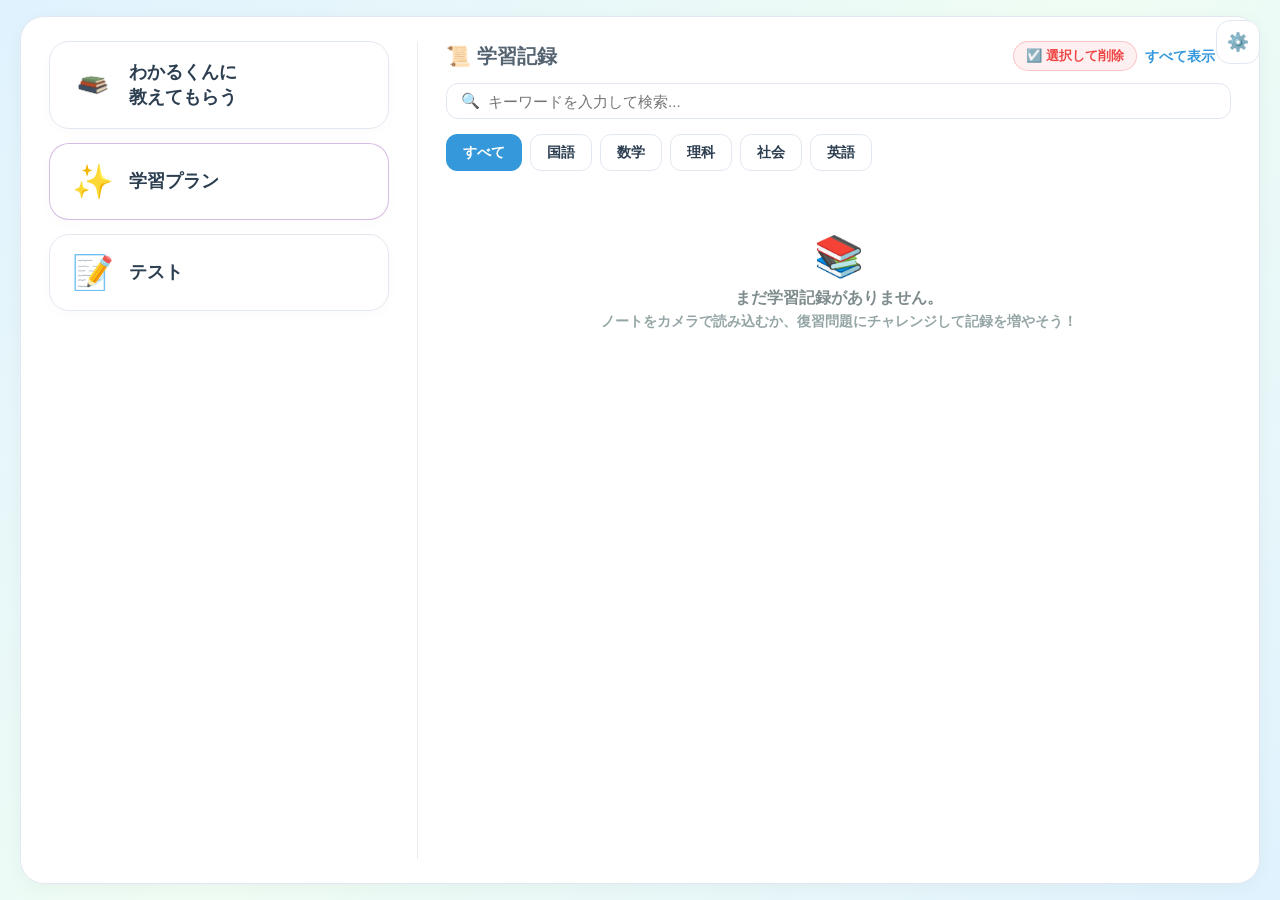
==== commit b2603de5: "feat: AI学習アシスタントの機能改善およびUIパフォーマンス最適化" ====
--- a/index.html
+++ b/index.html
@@ -4,7 +4,7 @@
     <meta charset="UTF-8">
     <meta name="viewport" content="width=device-width, initial-scale=1.0, maximum-scale=1.0, user-scalable=no, viewport-fit=cover">
     <title>AI学習アシスタント</title>
-    <link rel="stylesheet" href="style.css">
+    <link rel="stylesheet" href="style.css?v=20260827_9">
     <script src="https://cdn.jsdelivr.net/npm/marked/marked.min.js"></script>
     <!-- KaTeX (数式表示ライブラリ) -->
     <link rel="stylesheet" href="https://cdn.jsdelivr.net/npm/katex@0.16.9/dist/katex.min.css">
@@ -197,17 +197,51 @@
 
         <div id="test-screen" class="screen">
             <div class="glass-card" style="max-width: 1060px; margin: 0 auto; text-align: center; padding: 40px;">
-                <h2 class="screen-title" style="margin-bottom: 10px; font-size: 1.85rem;">📝 AI総合実力テスト（全20問）</h2>
-                <p style="color: #64748b; font-size: 1.05rem; margin-bottom: 25px;">あなたの学習履歴や練習問題をAIが分析し、苦手重点＋得意確認のテストを作成します！</p>
-                <div class="upload-zone" style="padding: 45px 35px; max-width: 860px; margin: 0 auto 25px auto; background: rgba(248, 250, 252, 0.85); border-radius: 28px; gap: 18px;">
-                    <span style="font-size:4.5rem; display: block; margin-bottom: 8px;">🧠</span>
-                    <h3 style="font-size: 1.35rem; font-weight: 800; color: #1e293b; margin-bottom: 6px;">苦手克服 70% ＋ 得意・定着確認 30%</h3>
-                    <p style="color: #475569; font-size: 0.98rem; line-height: 1.7; max-width: 620px; margin: 0 auto 20px auto;">
-                        これまでの学習ノートや練習問題で間違えた箇所をAIが重点的にピックアップ。得意な問題も織り交ぜて【全20問・各5点（100点満点）】の実力テストを自動生成します。
-                    </p>
-                    <button class="start-plan-btn" style="width: auto; padding: 15px 45px; font-size: 1.15rem;" onclick="startTest()">🚀 20問テストを開始する</button>
-                </div>
-                <button class="back-button" onclick="switchScreen('home')" style="margin-top: 10px; align-self: center;">🏠 ホームへ戻る</button>
+                
+                <!-- 🔒 記録が10件未満のとき（最初はわかるくんに教えてもらおう案内 + テスト開始） -->
+                <div id="test-locked-container">
+                    <h2 class="screen-title" style="margin-bottom: 10px; font-size: 1.85rem;">📝 AI総合実力テスト（全20問）</h2>
+                    <p style="color: #64748b; font-size: 1.05rem; margin-bottom: 25px;">あなたの学習状況に合わせて、AIが苦手重点＋得意確認のテストを作成します！</p>
+                    
+                    <div class="upload-zone" style="padding: 35px 30px; max-width: 860px; margin: 0 auto 25px auto; background: rgba(248, 250, 252, 0.95); border: 2px dashed #9b59b6; border-radius: 28px; gap: 16px;">
+                        <span style="font-size:3.8rem; display: block; margin-bottom: 4px;">🤖</span>
+                        <h3 style="font-size: 1.35rem; font-weight: 800; color: var(--accent-purple); margin-bottom: 6px;">最初はわかるくんに教えてもらおう！</h3>
+                        <p style="color: #475569; font-size: 1rem; line-height: 1.7; max-width: 650px; margin: 0 auto 12px auto;">
+                            実力テストは、学習ノートや練習問題の記録をもとにAIが苦手を重点分析して作成します。<br>
+                            まずは<strong>「わかるくんに教えてもらう」</strong>でノートを読み込んで、学習記録を<strong>10件</strong>作ってみよう！
+                        </p>
+                        
+                        <!-- 進捗メーター -->
+                        <div style="width: 100%; max-width: 480px; margin: 0 auto 8px auto; background: #e2e8f0; border-radius: 999px; height: 14px; overflow: hidden; position: relative;">
+                            <div id="test-progress-bar" style="background: linear-gradient(135deg, #9b59b6, #3498db); height: 100%; width: 0%; border-radius: 999px; transition: width 0.4s ease;"></div>
+                        </div>
+                        <span id="test-progress-text" style="font-size: 0.92rem; font-weight: 700; color: #64748b; margin-bottom: 15px;">現在の学習記録: 0 / 10件</span>
+
+                        <div style="display: flex; gap: 14px; justify-content: center; flex-wrap: wrap; width: 100%;">
+                            <button class="start-plan-btn" style="width: auto; padding: 14px 36px; font-size: 1.08rem; background: linear-gradient(135deg, #3498db, #2980b9); box-shadow: 0 6px 18px rgba(52, 152, 219, 0.35);" onclick="switchScreen('review')">📚 わかるくんに教えてもらう ➔</button>
+                            <button class="start-plan-btn" style="width: auto; padding: 14px 36px; font-size: 1.08rem; background: linear-gradient(135deg, #9b59b6, #8e44ad); box-shadow: 0 6px 18px rgba(155, 89, 182, 0.35);" onclick="startTest()">🚀 20問テストを開始する</button>
+                        </div>
+                    </div>
+                    <button class="back-button" onclick="switchScreen('home')" style="margin-top: 10px; align-self: center;">🏠 ホームへ戻る</button>
+                </div>
+
+                <!-- 🚀 記録が10件以上のとき（20問テスト開始） -->
+                <div id="test-ready-container" class="hidden">
+                    <h2 class="screen-title" style="margin-bottom: 10px; font-size: 1.85rem;">📝 AI総合実力テスト（全20問）</h2>
+                    <p style="color: #64748b; font-size: 1.05rem; margin-bottom: 25px;">あなたの学習履歴や練習問題をAIが分析し、苦手重点＋得意確認のテストを作成します！</p>
+                    <div class="upload-zone" style="padding: 45px 35px; max-width: 860px; margin: 0 auto 25px auto; background: rgba(248, 250, 252, 0.85); border-radius: 28px; gap: 18px;">
+                        <span style="font-size:4.5rem; display: block; margin-bottom: 8px;">🧠</span>
+                        <h3 style="font-size: 1.35rem; font-weight: 800; color: #1e293b; margin-bottom: 6px;">苦手克服 70% ＋ 得意・定着確認 30%</h3>
+                        <p style="color: #475569; font-size: 0.98rem; line-height: 1.7; max-width: 620px; margin: 0 auto 15px auto;">
+                            これまでの学習ノートや練習問題で間違えた箇所をAIが重点的にピックアップ。得意な問題も織り交ぜて【全20問・各5点（100点満点）】の実力テストを自動生成します。
+                        </p>
+                        <span id="test-ready-record-count" style="display: inline-block; background: #e0f2fe; color: #0369a1; font-weight: 700; font-size: 0.88rem; padding: 4px 14px; border-radius: 20px; margin-bottom: 15px;">📊 蓄積された学習記録: 10件以上</span>
+                        <br>
+                        <button class="start-plan-btn" style="width: auto; padding: 15px 45px; font-size: 1.15rem;" onclick="startTest()">🚀 20問テストを開始する</button>
+                    </div>
+                    <button class="back-button" onclick="switchScreen('home')" style="margin-top: 10px; align-self: center;">🏠 ホームへ戻る</button>
+                </div>
+
             </div>
         </div>
 
@@ -800,8 +834,107 @@
         </div>
     </div>
 
+    <!-- 🤖 10件未満用「最初はわかるくんに教えてもらおう」ポップアップモーダル -->
+    <div id="wakaru-first-modal" class="trash-modal-backdrop hidden" onclick="if(event.target===this) closeWakaruFirstModal()">
+        <div class="trash-modal" style="max-width: 520px; text-align: center; padding: 35px 28px; border-radius: 28px; box-shadow: 0 20px 50px rgba(0,0,0,0.15);">
+            <div style="font-size: 4.2rem; margin-bottom: 10px; line-height: 1;">🤖</div>
+            <h2 style="font-size: 1.55rem; font-weight: 800; color: var(--accent-purple); margin-bottom: 12px;">最初はわかるくんに教えてもらおう！</h2>
+            <p style="color: #475569; font-size: 1.02rem; line-height: 1.7; margin-bottom: 20px;">
+                実力テストは、学習ノートや練習問題の記録をもとにAIが苦手を分析して作成します。<br>
+                まずは<strong>「わかるくんに教えてもらう」</strong>でノートを読み込んで、学習記録を<strong>10件</strong>作ってみよう！
+            </p>
+            
+            <div style="background: #f1f5f9; border-radius: 16px; padding: 14px 20px; margin-bottom: 22px;">
+                <div style="display: flex; justify-content: space-between; font-size: 0.9rem; font-weight: 700; color: #64748b; margin-bottom: 8px;">
+                    <span>現在の学習記録</span>
+                    <span id="modal-wakaru-progress-text">0 / 10件</span>
+                </div>
+                <div style="width: 100%; background: #cbd5e1; border-radius: 999px; height: 12px; overflow: hidden;">
+                    <div id="modal-wakaru-progress-bar" style="background: linear-gradient(135deg, #9b59b6, #3498db); height: 100%; width: 0%; border-radius: 999px; transition: width 0.3s;"></div>
+                </div>
+            </div>
+
+            <div style="display: flex; flex-direction: column; gap: 12px; align-items: center;">
+                <button class="start-plan-btn" style="width: 100%; max-width: 320px; padding: 14px 24px; font-size: 1.05rem; background: linear-gradient(135deg, #3498db, #2980b9); box-shadow: 0 6px 18px rgba(52, 152, 219, 0.35);" onclick="closeWakaruFirstModal(); switchScreen('review');">📚 わかるくんに教えてもらう ➔</button>
+                <button class="back-button" style="margin: 0; padding: 10px 24px; width: 100%; max-width: 320px;" onclick="closeWakaruFirstModal()">閉じる</button>
+            </div>
+        </div>
+    </div>
+
+    <!-- 🐶 隠し要素1：純白の画面（POMEKOSOSIKOUDAYONA?） -->
+    <div id="pome-whiteout-screen" class="pome-overlay-screen pome-white-theme" onclick="triggerPomeBlackoutScreen(event)">
+        <div style="max-width: 600px; animation: screenFluffyFadeIn 0.5s cubic-bezier(0.16, 1, 0.3, 1);">
+            <div style="font-size: 6.5rem; margin-bottom: 16px; animation: pomeBounce 2.5s ease-in-out infinite;">🐶</div>
+            <h1 style="font-size: 2.2rem; font-weight: 900; color: #0f172a; letter-spacing: 1.5px; margin-bottom: 12px;">POME KOSO SIKOU DAYONA?</h1>
+            <p style="font-size: 1.28rem; font-weight: 800; color: #475569; margin-bottom: 24px;">
+                ✨ はい、ポメこそ至高です。🐶🤍 ✨
+            </p>
+            <p style="font-size: 1.05rem; color: #64748b; margin-bottom: 25px; font-weight: 700;">
+                👇 画面を押すと、真っ黒な画面へ...
+            </p>
+            <div style="font-size: 0.88rem; color: #94a3b8;">（画面のどこかをクリック）</div>
+        </div>
+    </div>
+
+    <!-- 🌑 隠し要素2：真っ黒な画面（ポメ補給しますか？ / はい） -->
+    <div id="pome-blackout-screen" class="pome-overlay-screen pome-black-theme">
+        <div style="max-width: 600px; animation: screenFluffyFadeIn 0.6s cubic-bezier(0.16, 1, 0.3, 1); display: flex; flex-direction: column; align-items: center;">
+            <div style="font-size: 6.5rem; margin-bottom: 20px; filter: drop-shadow(0 0 25px rgba(255,255,255,0.4)); animation: pomeBounce 2.5s ease-in-out infinite;">🐾</div>
+            <h1 style="font-size: 2.3rem; font-weight: 900; color: #ffffff; letter-spacing: 2px; margin-bottom: 30px; text-shadow: 0 0 20px rgba(255,255,255,0.8);">ポメ補給しますか？</h1>
+            
+            <div style="display: flex; gap: 16px; justify-content: center; width: 100%;">
+                <button class="start-plan-btn" style="padding: 16px 50px; font-size: 1.3rem; font-weight: 900; background: linear-gradient(135deg, #f59e0b, #ec4899); box-shadow: 0 0 30px rgba(245, 158, 11, 0.6); border-radius: 20px; cursor: pointer;" onclick="triggerPomeGlitterScreen(event)">はい</button>
+                <button class="back-button" style="padding: 14px 30px; font-size: 1.05rem; background: #1e293b; color: #94a3b8; border: 1.5px solid #334155;" onclick="closePomeEasterEgg(event)">閉じる</button>
+            </div>
+        </div>
+    </div>
+
+    <!-- ✨ 隠し要素3：キラキラな画面（ポメラニアン！！！） -->
+    <div id="pome-glitter-screen" class="pome-overlay-screen pome-glitter-theme" onclick="triggerPomePhotoScreen(event)">
+        <div class="glitter-particles-container">
+            <span class="glitter-star" style="top: 15%; left: 20%;">✨</span>
+            <span class="glitter-star" style="top: 25%; right: 18%;">🌟</span>
+            <span class="glitter-star" style="bottom: 20%; left: 25%;">⭐</span>
+            <span class="glitter-star" style="bottom: 30%; right: 22%;">✨</span>
+            <span class="glitter-star" style="top: 50%; left: 10%;">🌟</span>
+            <span class="glitter-star" style="top: 60%; right: 12%;">⭐</span>
+        </div>
+        <div style="max-width: 700px; animation: screenFluffyFadeIn 0.6s cubic-bezier(0.16, 1, 0.3, 1); z-index: 2;">
+            <h1 class="pomeranian-glitter-title">ポメラニアン！！！</h1>
+            <p style="font-size: 1.25rem; font-weight: 800; color: #d97706; margin-top: 20px; animation: pomePulse 1.5s infinite;">
+                🐾 画面をクリックするとポメが登場！ 🐾
+            </p>
+        </div>
+    </div>
+
+    <!-- 🐶 隠し要素4：ポメラニアン画像表示＆ワン！音声＆BGM画面 -->
+    <div id="pome-photo-screen" class="pome-overlay-screen pome-glitter-theme" style="cursor: default;">
+        <div class="glitter-particles-container">
+            <span class="glitter-star" style="top: 10%; left: 15%;">✨</span>
+            <span class="glitter-star" style="top: 20%; right: 15%;">🌟</span>
+            <span class="glitter-star" style="bottom: 15%; left: 20%;">⭐</span>
+            <span class="glitter-star" style="bottom: 25%; right: 20%;">✨</span>
+        </div>
+        <div style="max-width: 580px; animation: screenCardPopIn 0.6s cubic-bezier(0.16, 1, 0.3, 1); display: flex; flex-direction: column; align-items: center; z-index: 2;">
+            <div style="position: relative; margin-bottom: 20px;">
+                <img src="assets/sys-theme-bg.jpg" alt="ポメラニアン" style="width: 100%; max-width: 380px; border-radius: 28px; box-shadow: 0 20px 50px rgba(245, 158, 11, 0.4), 0 0 30px rgba(255, 255, 255, 0.8); border: 4px solid #ffffff; display: block;">
+                <div style="position: absolute; top: -12px; right: -12px; background: linear-gradient(135deg, #f59e0b, #ec4899); color: #ffffff; font-weight: 900; padding: 6px 16px; border-radius: 20px; font-size: 1rem; box-shadow: 0 6px 16px rgba(0,0,0,0.15);">ポメ補給完了💖</div>
+            </div>
+            <h2 style="font-size: 2rem; font-weight: 900; color: #b45309; margin-bottom: 8px;">🐶 ワン！！ 🐶</h2>
+            <p style="font-size: 1.05rem; font-weight: 700; color: #78350f; margin-bottom: 20px;">🎵 BGM 演奏中 ♪</p>
+            
+            <div style="display: flex; gap: 14px; align-items: center;">
+                <button class="start-plan-btn" style="padding: 12px 30px; font-size: 1rem; background: linear-gradient(135deg, #10b981, #059669);" onclick="playPomeBarkSound()">🐾 もう一度ワン！</button>
+                <button class="back-button" style="margin: 0; padding: 12px 30px; font-size: 1rem;" onclick="closePomeEasterEgg(event)">🏠 ホームへ戻る</button>
+            </div>
+        </div>
+    </div>
+
+    <!-- 🎵 音声要素 -->
+    <audio id="pome-bgm-audio" src="assets/sys-audio-track.mp3" preload="auto" loop></audio>
+
     <button class="settings-button" onclick="switchScreen('settings')">⚙️</button>
 
-    <script src="main.js"></script>
+    <script src="main.js?v=20260827_10"></script>
 </body>
 </html>
--- a/style.css
+++ b/style.css
@@ -88,7 +88,7 @@
     box-sizing: border-box;
 }
 
-/* 画面の切り替え設定（自然な縦拡張と全画面フィット） */
+/* 画面の切り替え設定（自然な縦拡張と全画面フィット＆心地よいふわっとトランジション） */
 .screen {
     display: none;
     width: 100%;
@@ -98,13 +98,50 @@
     justify-content: flex-start;
     opacity: 0;
     pointer-events: none;
-    transition: opacity 0.2s ease;
 }
 
 .screen.active {
-    display: flex;
-    opacity: 1;
-    pointer-events: auto;
+    display: flex !important;
+    opacity: 1 !important;
+    pointer-events: auto !important;
+    animation: screenSoftFadeIn 0.38s cubic-bezier(0.16, 1, 0.3, 1) forwards !important;
+}
+
+.screen.screen-fade-out {
+    opacity: 0 !important;
+    animation: screenSoftFadeOut 0.16s ease-out forwards !important;
+    pointer-events: none !important;
+}
+
+@keyframes screenSoftFadeIn {
+    0% {
+        opacity: 0;
+        transform: translateY(14px) scale(0.988);
+    }
+    100% {
+        opacity: 1;
+        transform: translateY(0) scale(1);
+    }
+}
+
+@keyframes screenSoftFadeOut {
+    0% {
+        opacity: 1;
+        transform: translateY(0) scale(1);
+    }
+    100% {
+        opacity: 0;
+        transform: translateY(-8px) scale(0.99);
+    }
+}
+
+@media (prefers-reduced-motion: reduce) {
+    .screen.active,
+    .screen.screen-fade-out {
+        animation: none !important;
+        opacity: 1 !important;
+        transform: none !important;
+    }
 }
 
 /* ✨ クリーンカードデザイン（スリムパディングで表示領域を最大化） */
@@ -2085,7 +2122,7 @@
     .screen.active {
         display: flex;
         opacity: 1;
-        transform: none;
+        animation: screenFadeIn 0.25s cubic-bezier(0.16, 1, 0.3, 1) forwards;
     }
 
     .glass-card {
@@ -3048,4 +3085,109 @@
     margin-top: 6px;
     flex-wrap: wrap;
     gap: 10px;
+}
+
+/* 🐶 隠し要素：純白・漆黒の全画面オーバーレイ */
+.pome-overlay-screen {
+    position: fixed !important;
+    top: 0 !important;
+    left: 0 !important;
+    width: 100vw !important;
+    height: 100vh !important;
+    z-index: 2147483647 !important;
+    display: none;
+    flex-direction: column;
+    justify-content: center;
+    align-items: center;
+    padding: 24px;
+    box-sizing: border-box;
+    text-align: center;
+    cursor: pointer;
+    user-select: none;
+}
+
+.pome-overlay-screen.active {
+    display: flex !important;
+}
+
+.pome-white-theme {
+    background-color: #ffffff !important;
+    color: #1e293b !important;
+}
+
+.pome-black-theme {
+    background-color: #000000 !important;
+    color: #ffffff !important;
+}
+
+/* ✨ キラキラ画面テーマ */
+.pome-glitter-theme {
+    background: radial-gradient(circle at center, #fffbeb 0%, #fef3c7 40%, #fed7aa 100%) !important;
+    color: #78350f !important;
+    overflow: hidden !important;
+}
+
+.pomeranian-glitter-title {
+    font-size: clamp(2.5rem, 6vw, 4.2rem);
+    font-weight: 900;
+    letter-spacing: 3px;
+    background: linear-gradient(135deg, #d97706, #ec4899, #8b5cf6, #3b82f6, #d97706);
+    background-size: 300% 300%;
+    -webkit-background-clip: text;
+    -webkit-text-fill-color: transparent;
+    animation: rainbowShimmer 3s ease infinite, pomePulse 1.8s ease-in-out infinite;
+    text-shadow: 0 10px 30px rgba(217, 119, 6, 0.2);
+}
+
+.glitter-particles-container {
+    position: absolute;
+    inset: 0;
+    pointer-events: none;
+    overflow: hidden;
+}
+
+.glitter-star {
+    position: absolute;
+    font-size: 2.2rem;
+    animation: starTwinkle 2s ease-in-out infinite alternate;
+    user-select: none;
+}
+
+@keyframes starTwinkle {
+    0% {
+        transform: scale(0.6) rotate(0deg);
+        opacity: 0.3;
+    }
+    100% {
+        transform: scale(1.3) rotate(25deg);
+        opacity: 1;
+        filter: drop-shadow(0 0 10px rgba(245, 158, 11, 0.8));
+    }
+}
+
+@keyframes rainbowShimmer {
+    0% { background-position: 0% 50%; }
+    50% { background-position: 100% 50%; }
+    100% { background-position: 0% 50%; }
+}
+
+@keyframes pomePulse {
+    0%, 100% {
+        transform: scale(1);
+    }
+    50% {
+        transform: scale(1.04);
+    }
+}
+
+@keyframes pomeBounce {
+    0%, 100% {
+        transform: translateY(0) rotate(0deg);
+    }
+    25% {
+        transform: translateY(-16px) rotate(-4deg);
+    }
+    75% {
+        transform: translateY(-8px) rotate(4deg);
+    }
 }
